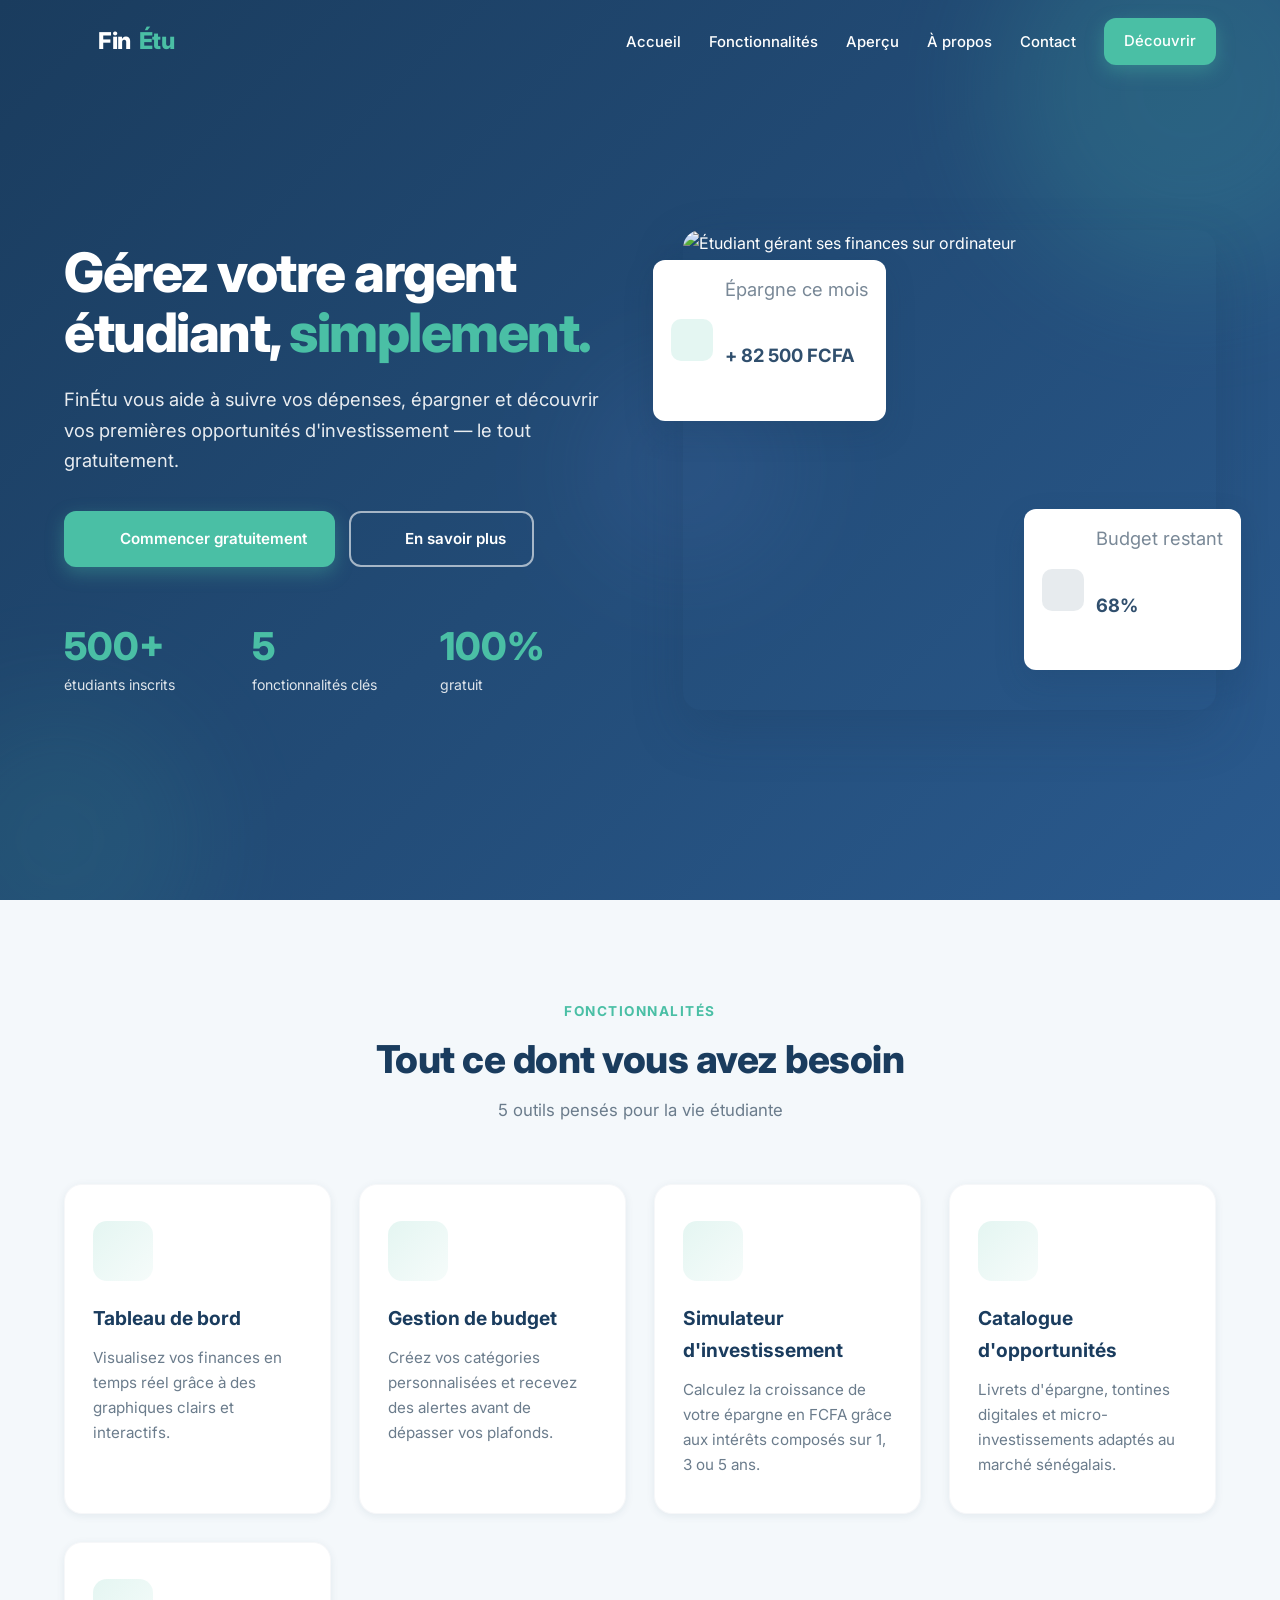
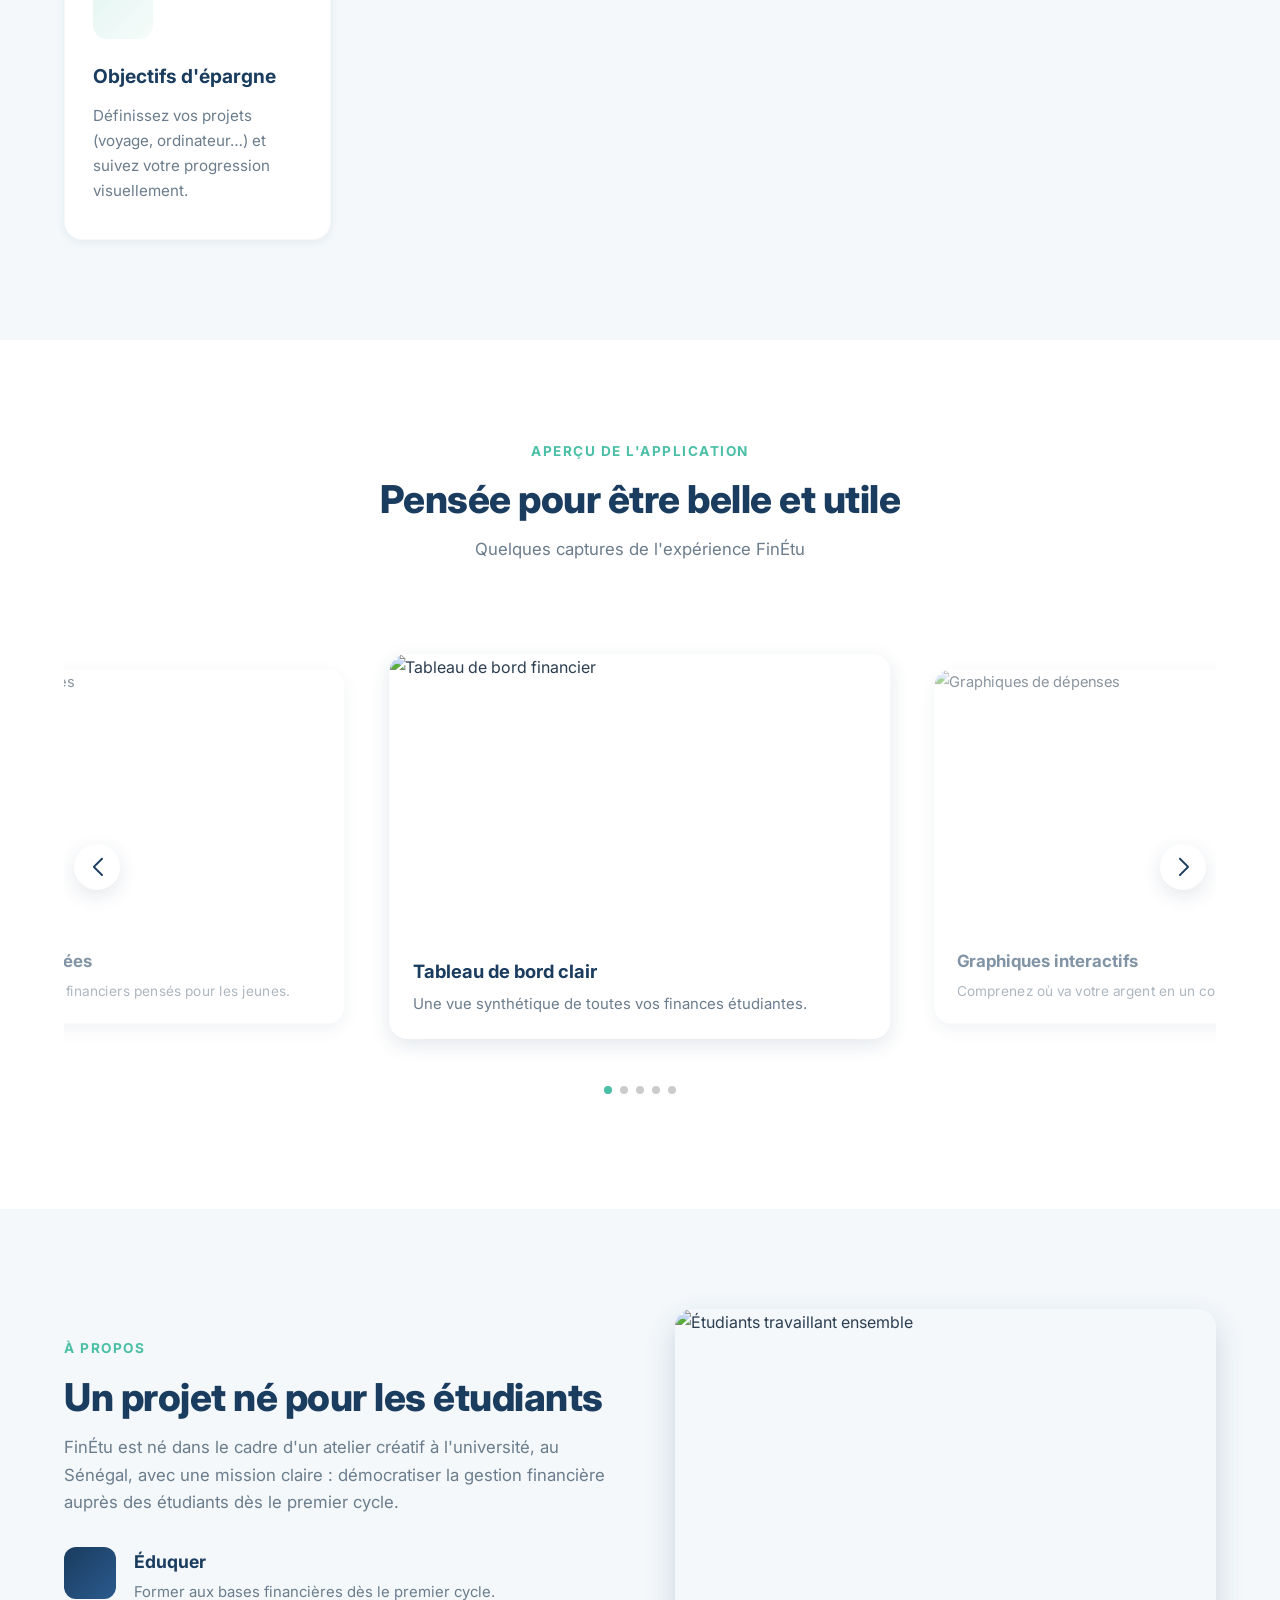
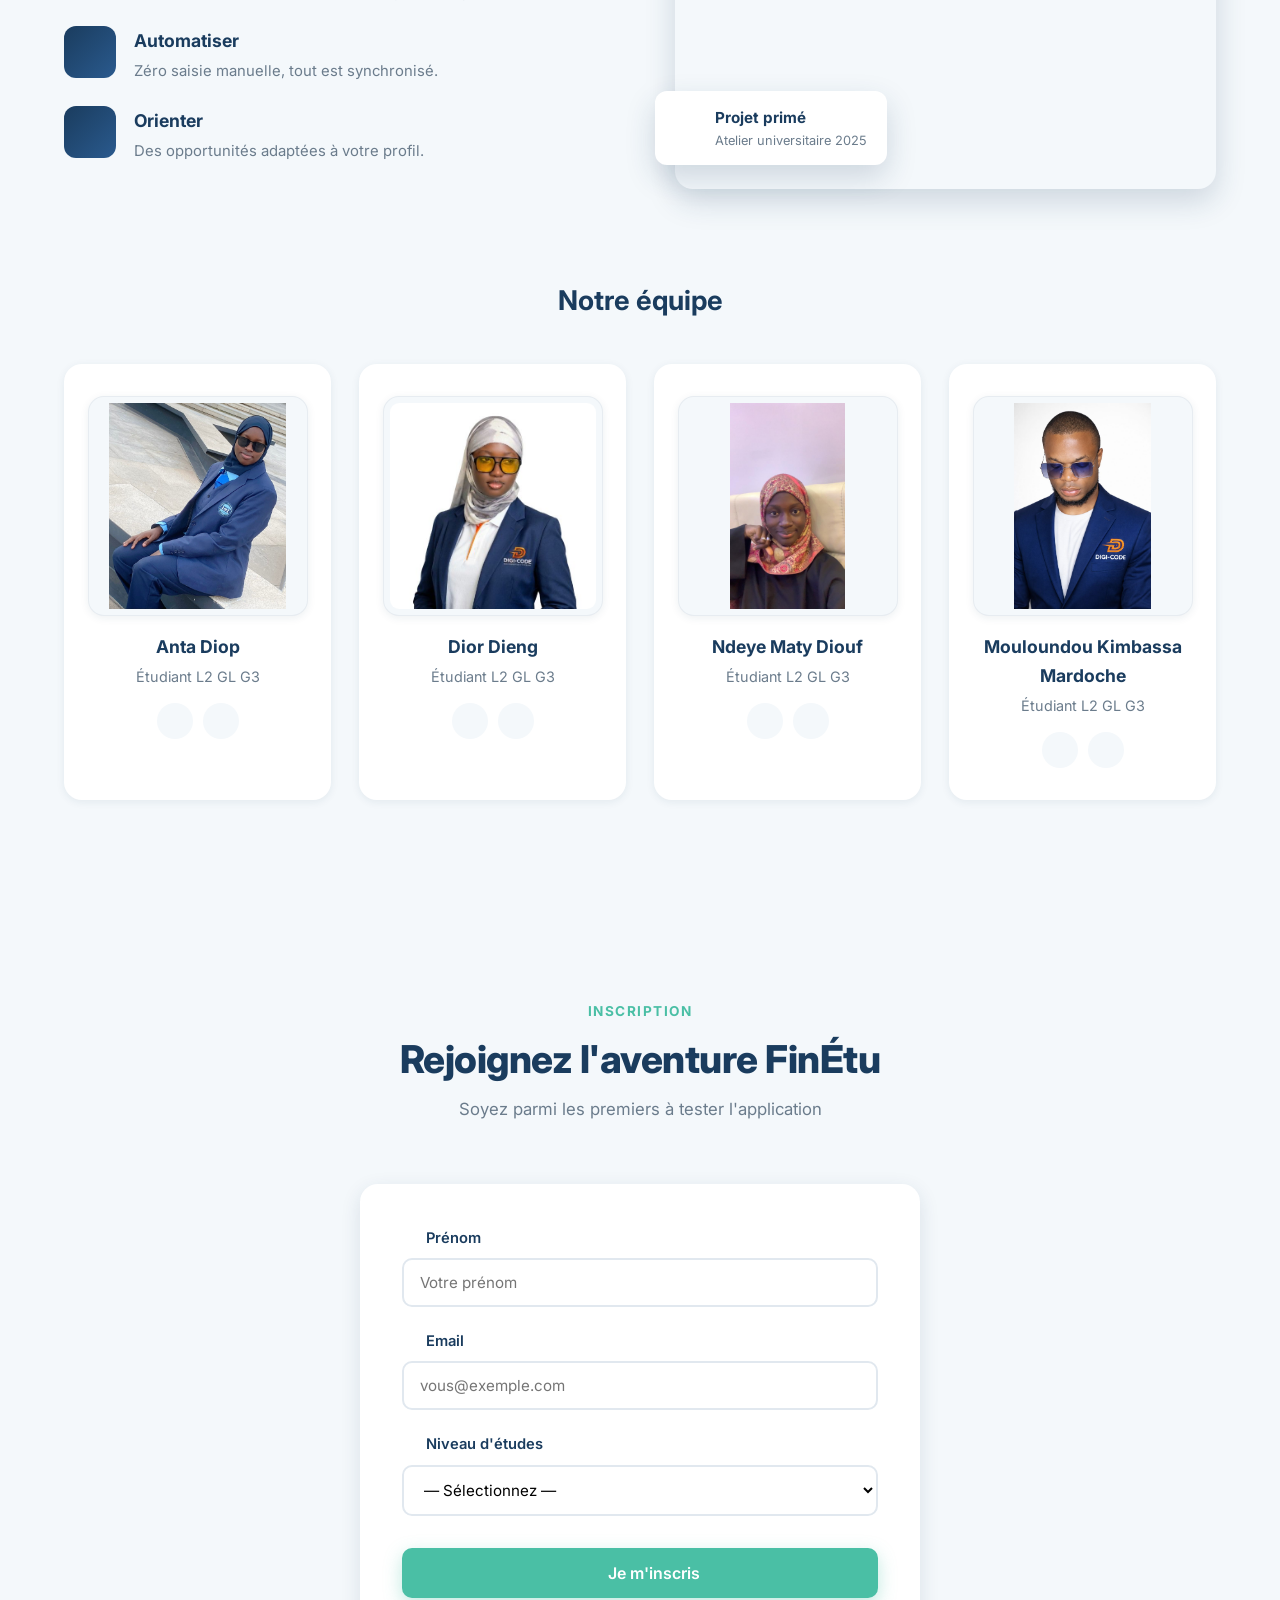
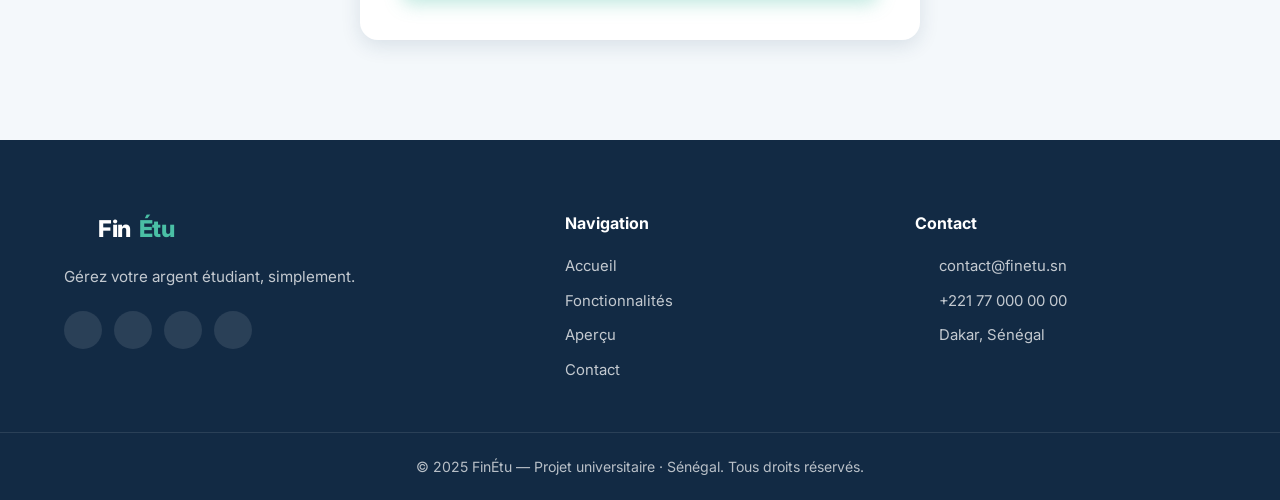
==== index.html @ 7c7af24d "Initial commit: site vitrine FinEtu" ====
<!DOCTYPE html>
<html lang="fr">
<head>
    <meta charset="UTF-8" />
    <meta name="viewport" content="width=device-width, initial-scale=1.0" />
    <title>FinÉtu — Gérez votre argent étudiant, simplement.</title>
    <meta name="description" content="FinÉtu vous aide à suivre vos dépenses, épargner et découvrir vos premières opportunités d'investissement — le tout gratuitement." />

    <!-- Google Fonts : Inter (proche de Segoe UI mais plus moderne) -->
    <link rel="preconnect" href="https://fonts.googleapis.com" />
    <link rel="preconnect" href="https://fonts.gstatic.com" crossorigin />
    <link href="https://fonts.googleapis.com/css2?family=Inter:wght@400;500;600;700;800&display=swap" rel="stylesheet" />

    <!-- AOS : animations au scroll -->
    <link rel="stylesheet" href="https://unpkg.com/aos@2.3.4/dist/aos.css" />

    <!-- Swiper : carrousels -->
    <link rel="stylesheet" href="https://cdn.jsdelivr.net/npm/swiper@11/swiper-bundle.min.css" />

    <!-- Styles du site -->
    <link rel="stylesheet" href="styles.css" />
</head>
<body>

    <!-- ===================== NAVBAR ===================== -->
    <nav class="navbar" id="navbar">
        <div class="nav-container">
            <a href="#accueil" class="logo">
                <i data-lucide="wallet" class="logo-icon"></i>
                Fin<span>Étu</span>
            </a>

            <ul class="nav-links" id="navLinks">
                <li><a href="#accueil">Accueil</a></li>
                <li><a href="#fonctionnalites">Fonctionnalités</a></li>
                <li><a href="#apercu">Aperçu</a></li>
                <li><a href="#apropos">À propos</a></li>
                <li><a href="#contact">Contact</a></li>
                <li><a href="#contact" class="btn btn-primary btn-sm">Découvrir</a></li>
            </ul>

            <div class="burger" id="burger" aria-label="Menu" role="button" tabindex="0">
                <span></span>
                <span></span>
                <span></span>
            </div>
        </div>
    </nav>

    <!-- ===================== HERO ===================== -->
    <section class="hero" id="accueil">
        <div class="hero-bg-shapes" aria-hidden="true">
            <span class="shape shape-1"></span>
            <span class="shape shape-2"></span>
            <span class="shape shape-3"></span>
        </div>

        <div class="container hero-grid">
            <div class="hero-content" data-aos="fade-right" data-aos-duration="900">
                <h1>Gérez votre argent étudiant, <span class="text-accent">simplement.</span></h1>
                <p>FinÉtu vous aide à suivre vos dépenses, épargner et découvrir vos premières opportunités d'investissement — le tout gratuitement.</p>

                <div class="hero-buttons">
                    <a href="#contact" class="btn btn-primary">
                        <i data-lucide="rocket"></i> Commencer gratuitement
                    </a>
                    <a href="#fonctionnalites" class="btn btn-outline">
                        <i data-lucide="play-circle"></i> En savoir plus
                    </a>
                </div>

                <div class="stats">
                    <div class="stat">
                        <span class="stat-number" data-target="500" data-suffix="+">0</span>
                        <span class="stat-label">étudiants inscrits</span>
                    </div>
                    <div class="stat">
                        <span class="stat-number" data-target="5" data-suffix="">0</span>
                        <span class="stat-label">fonctionnalités clés</span>
                    </div>
                    <div class="stat">
                        <span class="stat-number" data-target="100" data-suffix="%">0</span>
                        <span class="stat-label">gratuit</span>
                    </div>
                </div>
            </div>

            <div class="hero-illustration" data-aos="fade-left" data-aos-duration="900" data-aos-delay="150">
                <div class="hero-img-wrap">
                    <img src="https://images.unsplash.com/photo-1579621970795-87facc2f976d?auto=format&fit=crop&w=900&q=80"
                         alt="Étudiant gérant ses finances sur ordinateur" loading="lazy" />
                    <div class="floating-card card-balance">
                        <div class="fc-icon"><i data-lucide="trending-up"></i></div>
                        <div>
                            <p class="fc-label">Épargne ce mois</p>
                            <p class="fc-value">+ 82 500 FCFA</p>
                        </div>
                    </div>
                    <div class="floating-card card-budget">
                        <div class="fc-icon fc-icon-alt"><i data-lucide="pie-chart"></i></div>
                        <div>
                            <p class="fc-label">Budget restant</p>
                            <p class="fc-value">68%</p>
                        </div>
                    </div>
                </div>
            </div>
        </div>
    </section>

    <!-- ===================== FONCTIONNALITÉS ===================== -->
    <section class="features" id="fonctionnalites">
        <div class="container">
            <span class="eyebrow" data-aos="fade-up">Fonctionnalités</span>
            <h2 class="section-title" data-aos="fade-up">Tout ce dont vous avez besoin</h2>
            <p class="section-subtitle" data-aos="fade-up">5 outils pensés pour la vie étudiante</p>

            <div class="features-grid">
                <div class="feature-card" data-aos="fade-up" data-aos-delay="0">
                    <div class="feature-icon"><i data-lucide="layout-dashboard"></i></div>
                    <h3>Tableau de bord</h3>
                    <p>Visualisez vos finances en temps réel grâce à des graphiques clairs et interactifs.</p>
                </div>

                <div class="feature-card" data-aos="fade-up" data-aos-delay="100">
                    <div class="feature-icon"><i data-lucide="wallet-cards"></i></div>
                    <h3>Gestion de budget</h3>
                    <p>Créez vos catégories personnalisées et recevez des alertes avant de dépasser vos plafonds.</p>
                </div>

                <div class="feature-card" data-aos="fade-up" data-aos-delay="200">
                    <div class="feature-icon"><i data-lucide="line-chart"></i></div>
                    <h3>Simulateur d'investissement</h3>
                    <p>Calculez la croissance de votre épargne en FCFA grâce aux intérêts composés sur 1, 3 ou 5 ans.</p>
                </div>

                <div class="feature-card" data-aos="fade-up" data-aos-delay="300">
                    <div class="feature-icon"><i data-lucide="compass"></i></div>
                    <h3>Catalogue d'opportunités</h3>
                    <p>Livrets d'épargne, tontines digitales et micro-investissements adaptés au marché sénégalais.</p>
                </div>

                <div class="feature-card" data-aos="fade-up" data-aos-delay="400">
                    <div class="feature-icon"><i data-lucide="target"></i></div>
                    <h3>Objectifs d'épargne</h3>
                    <p>Définissez vos projets (voyage, ordinateur…) et suivez votre progression visuellement.</p>
                </div>
            </div>
        </div>
    </section>

    <!-- ===================== APERÇU (carrousel) ===================== -->
    <section class="showcase" id="apercu">
        <div class="container">
            <span class="eyebrow" data-aos="fade-up">Aperçu de l'application</span>
            <h2 class="section-title" data-aos="fade-up">Pensée pour être belle et utile</h2>
            <p class="section-subtitle" data-aos="fade-up">Quelques captures de l'expérience FinÉtu</p>

            <div class="swiper showcase-swiper" data-aos="fade-up">
                <div class="swiper-wrapper">
                    <div class="swiper-slide">
                        <div class="showcase-card">
                            <img src="https://images.unsplash.com/photo-1551288049-bebda4e38f71?auto=format&fit=crop&w=900&q=80" alt="Tableau de bord financier" loading="lazy" />
                            <div class="showcase-info">
                                <h4>Tableau de bord clair</h4>
                                <p>Une vue synthétique de toutes vos finances étudiantes.</p>
                            </div>
                        </div>
                    </div>
                    <div class="swiper-slide">
                        <div class="showcase-card">
                            <img src="https://images.unsplash.com/photo-1543286386-713bdd548da4?auto=format&fit=crop&w=900&q=80" alt="Graphiques de dépenses" loading="lazy" />
                            <div class="showcase-info">
                                <h4>Graphiques interactifs</h4>
                                <p>Comprenez où va votre argent en un coup d'œil.</p>
                            </div>
                        </div>
                    </div>
                    <div class="swiper-slide">
                        <div class="showcase-card">
                            <img src="https://images.unsplash.com/photo-1579621970588-a35d0e7ab9b6?auto=format&fit=crop&w=900&q=80" alt="Simulateur d'investissement" loading="lazy" />
                            <div class="showcase-info">
                                <h4>Simulateur intelligent</h4>
                                <p>Projetez la croissance de votre épargne sur plusieurs années.</p>
                            </div>
                        </div>
                    </div>
                    <div class="swiper-slide">
                        <div class="showcase-card">
                            <img src="https://images.unsplash.com/photo-1554224154-26032cdc0b8d?auto=format&fit=crop&w=900&q=80" alt="Objectifs d'épargne" loading="lazy" />
                            <div class="showcase-info">
                                <h4>Objectifs motivants</h4>
                                <p>Suivez la progression de vos projets personnels.</p>
                            </div>
                        </div>
                    </div>
                    <div class="swiper-slide">
                        <div class="showcase-card">
                            <img src="https://images.unsplash.com/photo-1556742049-0cfed4f6a45d?auto=format&fit=crop&w=900&q=80" alt="Catalogue d'opportunités" loading="lazy" />
                            <div class="showcase-info">
                                <h4>Opportunités adaptées</h4>
                                <p>Découvrez des produits financiers pensés pour les jeunes.</p>
                            </div>
                        </div>
                    </div>
                </div>

                <div class="swiper-button-prev"></div>
                <div class="swiper-button-next"></div>
                <div class="swiper-pagination"></div>
            </div>
        </div>
    </section>

    <!-- ===================== À PROPOS ===================== -->
    <section class="about" id="apropos">
        <div class="container">
            <div class="about-grid">
                <div class="about-text" data-aos="fade-right">
                    <span class="eyebrow">À propos</span>
                    <h2 class="section-title left">Un projet né pour les étudiants</h2>
                    <p class="about-lead">FinÉtu est né dans le cadre d'un atelier créatif à l'université, au Sénégal, avec une mission claire : démocratiser la gestion financière auprès des étudiants dès le premier cycle.</p>

                    <ul class="values">
                        <li>
                            <div class="value-icon"><i data-lucide="graduation-cap"></i></div>
                            <div>
                                <h4>Éduquer</h4>
                                <p>Former aux bases financières dès le premier cycle.</p>
                            </div>
                        </li>
                        <li>
                            <div class="value-icon"><i data-lucide="zap"></i></div>
                            <div>
                                <h4>Automatiser</h4>
                                <p>Zéro saisie manuelle, tout est synchronisé.</p>
                            </div>
                        </li>
                        <li>
                            <div class="value-icon"><i data-lucide="compass"></i></div>
                            <div>
                                <h4>Orienter</h4>
                                <p>Des opportunités adaptées à votre profil.</p>
                            </div>
                        </li>
                    </ul>
                </div>

                <div class="about-image" data-aos="fade-left">
                    <img src="https://images.unsplash.com/photo-1522202176988-66273c2fd55f?auto=format&fit=crop&w=900&q=80"
                         alt="Étudiants travaillant ensemble" loading="lazy" />
                    <div class="about-badge">
                        <i data-lucide="award"></i>
                        <div>
                            <p class="ab-title">Projet primé</p>
                            <p class="ab-sub">Atelier universitaire 2025</p>
                        </div>
                    </div>
                </div>
            </div>

            <h3 class="team-title" data-aos="fade-up">Notre équipe</h3>
            <div class="team">
                <div class="team-card" data-aos="zoom-in" data-aos-delay="0">
                    <img class="team-photo" src="resources/images/ANTA DIOP.jpeg" alt="Anta Diop" loading="lazy" />
                    <h4>Anta Diop</h4>
                    <span>Étudiant L2 GL G3</span>
                    <div class="socials">
                        <a href="#" aria-label="LinkedIn"><i data-lucide="linkedin"></i></a>
                        <a href="#" aria-label="GitHub"><i data-lucide="github"></i></a>
                    </div>
                </div>
                <div class="team-card" data-aos="zoom-in" data-aos-delay="100">
                    <img class="team-photo" src="resources/images/Dior Dieng.jpeg" alt="Dior Dieng" loading="lazy" />
                    <h4>Dior Dieng</h4>
                    <span>Étudiant L2 GL G3</span>
                    <div class="socials">
                        <a href="#" aria-label="LinkedIn"><i data-lucide="linkedin"></i></a>
                        <a href="#" aria-label="Dribbble"><i data-lucide="dribbble"></i></a>
                    </div>
                </div>
                <div class="team-card" data-aos="zoom-in" data-aos-delay="200">
                    <img class="team-photo" src="resources/images/NDEYE MATY DIOUF.jpeg" alt="Ndeye Maty Diouf" loading="lazy" />
                    <h4>Ndeye Maty Diouf</h4>
                    <span>Étudiant L2 GL G3</span>
                    <div class="socials">
                        <a href="#" aria-label="LinkedIn"><i data-lucide="linkedin"></i></a>
                        <a href="#" aria-label="Twitter"><i data-lucide="twitter"></i></a>
                    </div>
                </div>
                <div class="team-card" data-aos="zoom-in" data-aos-delay="300">
                    <img class="team-photo" src="resources/images/MOULOUNDOU KIMBASSA MARDOCHE.jpeg" alt="Mouloundou Kimbassa Mardoche" loading="lazy" />
                    <h4>Mouloundou Kimbassa Mardoche</h4>
                    <span>Étudiant L2 GL G3</span>
                    <div class="socials">
                        <a href="#" aria-label="GitHub"><i data-lucide="github"></i></a>
                        <a href="#" aria-label="LinkedIn"><i data-lucide="linkedin"></i></a>
                    </div>
                </div>
            </div>
        </div>
    </section>

    <!-- ===================== CONTACT ===================== -->
    <section class="contact" id="contact">
        <div class="container">
            <span class="eyebrow center" data-aos="fade-up">Inscription</span>
            <h2 class="section-title" data-aos="fade-up">Rejoignez l'aventure FinÉtu</h2>
            <p class="section-subtitle" data-aos="fade-up">Soyez parmi les premiers à tester l'application</p>

            <div class="contact-wrapper" data-aos="fade-up">
                <form class="contact-form" id="contactForm" novalidate>
                    <div class="form-group">
                        <label for="prenom"><i data-lucide="user"></i> Prénom</label>
                        <input type="text" id="prenom" name="prenom" placeholder="Votre prénom" />
                        <span class="error-msg" id="errPrenom">Veuillez entrer votre prénom.</span>
                    </div>

                    <div class="form-group">
                        <label for="email"><i data-lucide="mail"></i> Email</label>
                        <input type="email" id="email" name="email" placeholder="vous@exemple.com" />
                        <span class="error-msg" id="errEmail">Veuillez entrer un email valide.</span>
                    </div>

                    <div class="form-group">
                        <label for="niveau"><i data-lucide="graduation-cap"></i> Niveau d'études</label>
                        <select id="niveau" name="niveau">
                            <option value="">— Sélectionnez —</option>
                            <option value="licence">Licence</option>
                            <option value="master">Master</option>
                            <option value="doctorat">Doctorat</option>
                            <option value="autre">Autre</option>
                        </select>
                        <span class="error-msg" id="errNiveau">Veuillez sélectionner un niveau.</span>
                    </div>

                    <button type="submit" class="form-submit">
                        <i data-lucide="send"></i> Je m'inscris
                    </button>
                </form>

                <div class="success-msg" id="successMsg">
                    <div class="success-icon">
                        <i data-lucide="check"></i>
                    </div>
                    <h3>Inscription confirmée !</h3>
                    <p>Merci de votre intérêt. Nous vous contacterons très prochainement.</p>
                </div>
            </div>
        </div>
    </section>

    <!-- ===================== FOOTER ===================== -->
    <footer class="footer">
        <div class="container footer-grid">
            <div class="footer-col">
                <a href="#accueil" class="logo logo-footer">
                    <i data-lucide="wallet" class="logo-icon"></i>
                    Fin<span>Étu</span>
                </a>
                <p class="footer-tagline">Gérez votre argent étudiant, simplement.</p>
                <div class="footer-socials">
                    <a href="#" aria-label="Twitter"><i data-lucide="twitter"></i></a>
                    <a href="#" aria-label="Instagram"><i data-lucide="instagram"></i></a>
                    <a href="#" aria-label="LinkedIn"><i data-lucide="linkedin"></i></a>
                    <a href="#" aria-label="GitHub"><i data-lucide="github"></i></a>
                </div>
            </div>
            <div class="footer-col">
                <h5>Navigation</h5>
                <ul>
                    <li><a href="#accueil">Accueil</a></li>
                    <li><a href="#fonctionnalites">Fonctionnalités</a></li>
                    <li><a href="#apercu">Aperçu</a></li>
                    <li><a href="#contact">Contact</a></li>
                </ul>
            </div>
            <div class="footer-col">
                <h5>Contact</h5>
                <ul>
                    <li><i data-lucide="mail"></i> contact@finetu.sn</li>
                    <li><i data-lucide="phone"></i> +221 77 000 00 00</li>
                    <li><i data-lucide="map-pin"></i> Dakar, Sénégal</li>
                </ul>
            </div>
        </div>
        <div class="footer-bottom">
            <p>© 2025 FinÉtu — Projet universitaire · Sénégal. Tous droits réservés.</p>
        </div>
    </footer>

    <!-- Bouton retour en haut -->
    <button class="back-to-top" id="backToTop" aria-label="Retour en haut">
        <i data-lucide="arrow-up"></i>
    </button>

    <!-- Lucide icons -->
    <script src="https://unpkg.com/lucide@latest/dist/umd/lucide.min.js"></script>
    <!-- AOS -->
    <script src="https://unpkg.com/aos@2.3.4/dist/aos.js"></script>
    <!-- Swiper -->
    <script src="https://cdn.jsdelivr.net/npm/swiper@11/swiper-bundle.min.js"></script>
    <!-- Script principal -->
    <script src="script.js"></script>
</body>
</html>
---- styles.css ----
/* =====================================================
   RESET & BASE
   ===================================================== */
*,
*::before,
*::after {
    box-sizing: border-box;
    margin: 0;
    padding: 0;
}

:root {
    --primary: #1A3C5E;
    --primary-light: #2A5A8E;
    --primary-dark: #122a44;
    --secondary: #4ABFA5;
    --secondary-dark: #3aa890;
    --secondary-light: #7dd4be;
    --white: #FFFFFF;
    --bg-alt: #F4F8FB;
    --text: #2c3e50;
    --text-muted: #6b7c8c;
    --border: #e1e8ef;
    --shadow-sm: 0 2px 8px rgba(26, 60, 94, 0.08);
    --shadow-md: 0 6px 20px rgba(26, 60, 94, 0.12);
    --shadow-lg: 0 12px 30px rgba(26, 60, 94, 0.18);
    --shadow-xl: 0 20px 50px rgba(26, 60, 94, 0.25);
    --radius: 12px;
    --radius-lg: 18px;
    --transition: 0.3s ease;
}

html { scroll-behavior: smooth; }

body {
    font-family: 'Inter', 'Segoe UI', Tahoma, Geneva, Verdana, sans-serif;
    color: var(--text);
    line-height: 1.65;
    background: var(--white);
    -webkit-font-smoothing: antialiased;
    overflow-x: hidden;
}

img { max-width: 100%; display: block; }
a { text-decoration: none; color: inherit; }
button { font-family: inherit; cursor: pointer; border: none; background: none; }
ul { list-style: none; }

.container {
    max-width: 1200px;
    margin: 0 auto;
    padding: 0 24px;
}

section { padding: 100px 0; }

/* Lucide icons : taille par défaut */
[data-lucide] {
    width: 20px;
    height: 20px;
    stroke-width: 2;
    flex-shrink: 0;
}

/* =====================================================
   TYPO COMMUNE
   ===================================================== */
.eyebrow {
    display: inline-block;
    color: var(--secondary);
    font-weight: 700;
    font-size: 0.85rem;
    letter-spacing: 1.5px;
    text-transform: uppercase;
    margin-bottom: 14px;
}
.eyebrow.center { display: block; text-align: center; }

.section-title {
    font-size: 2.4rem;
    color: var(--primary);
    text-align: center;
    margin-bottom: 14px;
    font-weight: 800;
    letter-spacing: -0.5px;
    line-height: 1.2;
}
.section-title.left { text-align: left; }

.section-subtitle {
    text-align: center;
    color: var(--text-muted);
    font-size: 1.05rem;
    margin-bottom: 60px;
    max-width: 640px;
    margin-left: auto;
    margin-right: auto;
}

.text-accent { color: var(--secondary); }

/* =====================================================
   BOUTONS
   ===================================================== */
.btn {
    display: inline-flex;
    align-items: center;
    gap: 8px;
    padding: 13px 26px;
    border-radius: var(--radius);
    font-weight: 600;
    font-size: 0.95rem;
    transition: transform var(--transition), box-shadow var(--transition), background var(--transition), color var(--transition);
    cursor: pointer;
    border: 2px solid transparent;
    white-space: nowrap;
}

.btn-sm { padding: 9px 18px; font-size: 0.88rem; }

.btn-primary {
    background: var(--secondary);
    color: var(--white);
    box-shadow: 0 6px 18px rgba(74, 191, 165, 0.35);
}
.btn-primary:hover {
    background: var(--secondary-dark);
    transform: translateY(-3px);
    box-shadow: 0 10px 24px rgba(74, 191, 165, 0.45);
}

.btn-outline {
    background: transparent;
    color: var(--white);
    border: 2px solid rgba(255,255,255,0.6);
}
.btn-outline:hover {
    background: var(--white);
    color: var(--primary);
    transform: translateY(-3px);
    border-color: var(--white);
}

/* =====================================================
   NAVBAR
   ===================================================== */
.navbar {
    position: fixed;
    top: 0; left: 0; right: 0;
    z-index: 1000;
    padding: 18px 0;
    background: transparent;
    transition: background var(--transition), box-shadow var(--transition), padding var(--transition);
}
.navbar.scrolled {
    background: rgba(255,255,255,0.96);
    backdrop-filter: blur(10px);
    box-shadow: var(--shadow-sm);
    padding: 12px 0;
}

.nav-container {
    max-width: 1200px;
    margin: 0 auto;
    padding: 0 24px;
    display: flex;
    justify-content: space-between;
    align-items: center;
    gap: 20px;
}

.logo {
    display: inline-flex;
    align-items: center;
    gap: 8px;
    font-size: 1.45rem;
    font-weight: 800;
    color: var(--white);
    letter-spacing: -0.5px;
    transition: color var(--transition);
}
.logo span { color: var(--secondary); }
.logo-icon { width: 26px; height: 26px; color: var(--secondary); }
.navbar.scrolled .logo { color: var(--primary); }

.nav-links {
    display: flex;
    gap: 28px;
    align-items: center;
}
.nav-links a {
    color: var(--white);
    font-weight: 500;
    font-size: 0.93rem;
    transition: color var(--transition);
    position: relative;
}
.nav-links a:not(.btn)::after {
    content: '';
    position: absolute;
    left: 0; bottom: -6px;
    width: 0; height: 2px;
    background: var(--secondary);
    transition: width var(--transition);
}
.nav-links a:not(.btn):hover::after { width: 100%; }
.navbar.scrolled .nav-links a:not(.btn) { color: var(--primary); }
.nav-links .btn-primary { color: var(--white); }

/* Burger */
.burger {
    display: none;
    flex-direction: column;
    gap: 5px;
    cursor: pointer;
    padding: 6px;
    z-index: 1100;
}
.burger span {
    width: 26px; height: 3px;
    background: var(--white);
    border-radius: 2px;
    transition: transform var(--transition), opacity var(--transition), background var(--transition);
}
.navbar.scrolled .burger span { background: var(--primary); }
.burger.open span { background: var(--primary); }
.burger.open span:nth-child(1) { transform: translateY(8px) rotate(45deg); }
.burger.open span:nth-child(2) { opacity: 0; }
.burger.open span:nth-child(3) { transform: translateY(-8px) rotate(-45deg); }

/* =====================================================
   HERO
   ===================================================== */
.hero {
    min-height: 100vh;
    background: linear-gradient(135deg, var(--primary) 0%, var(--primary-light) 100%);
    color: var(--white);
    display: flex;
    align-items: center;
    padding: 130px 0 90px;
    position: relative;
    overflow: hidden;
}

.hero-bg-shapes { position: absolute; inset: 0; pointer-events: none; }
.hero-bg-shapes .shape {
    position: absolute;
    border-radius: 50%;
    filter: blur(60px);
    opacity: 0.5;
}
.shape-1 {
    width: 380px; height: 380px;
    background: rgba(74, 191, 165, 0.35);
    top: -100px; right: -100px;
    animation: float 9s ease-in-out infinite;
}
.shape-2 {
    width: 280px; height: 280px;
    background: rgba(74, 191, 165, 0.2);
    bottom: -80px; left: -80px;
    animation: float 11s ease-in-out infinite reverse;
}
.shape-3 {
    width: 220px; height: 220px;
    background: rgba(126, 159, 255, 0.18);
    top: 40%; left: 45%;
    animation: float 13s ease-in-out infinite;
}
@keyframes float {
    0%, 100% { transform: translate(0,0) scale(1); }
    50% { transform: translate(30px,-30px) scale(1.08); }
}

.hero-grid {
    position: relative; z-index: 1;
    display: grid;
    grid-template-columns: 1.05fr 1fr;
    gap: 60px;
    align-items: center;
}

.hero-badge {
    display: inline-flex;
    align-items: center;
    gap: 8px;
    background: rgba(255,255,255,0.12);
    backdrop-filter: blur(8px);
    border: 1px solid rgba(255,255,255,0.2);
    padding: 8px 16px;
    border-radius: 100px;
    font-size: 0.85rem;
    font-weight: 500;
    margin-bottom: 22px;
}
.hero-badge [data-lucide] { width: 16px; height: 16px; color: var(--secondary); }

.hero h1 {
    font-size: 3.4rem;
    font-weight: 800;
    line-height: 1.1;
    margin-bottom: 22px;
    letter-spacing: -1.5px;
}

.hero p {
    font-size: 1.15rem;
    margin-bottom: 36px;
    opacity: 0.9;
    max-width: 540px;
}

.hero-buttons {
    display: flex;
    gap: 14px;
    flex-wrap: wrap;
    margin-bottom: 60px;
}

.stats {
    display: grid;
    grid-template-columns: repeat(3, 1fr);
    gap: 24px;
    max-width: 540px;
}
.stat { text-align: left; }
.stat-number {
    font-size: 2.4rem;
    font-weight: 800;
    color: var(--secondary);
    display: block;
    line-height: 1;
    margin-bottom: 6px;
}
.stat-label {
    font-size: 0.88rem;
    opacity: 0.85;
}

/* Illustration hero */
.hero-illustration { position: relative; }
.hero-img-wrap {
    position: relative;
    border-radius: var(--radius-lg);
}
.hero-img-wrap img {
    width: 100%;
    height: 480px;
    object-fit: cover;
    border-radius: var(--radius-lg);
    box-shadow: var(--shadow-xl);
}

.floating-card {
    position: absolute;
    background: var(--white);
    color: var(--text);
    padding: 14px 18px;
    border-radius: var(--radius);
    box-shadow: var(--shadow-lg);
    display: flex;
    align-items: center;
    gap: 12px;
    animation: bounce-soft 3.5s ease-in-out infinite;
}
.fc-icon {
    width: 42px; height: 42px;
    background: rgba(74, 191, 165, 0.15);
    border-radius: 10px;
    display: flex;
    align-items: center;
    justify-content: center;
    color: var(--secondary);
}
.fc-icon-alt {
    background: rgba(26, 60, 94, 0.1);
    color: var(--primary);
}
.fc-label {
    font-size: 0.75rem;
    color: var(--text-muted);
    margin: 0;
}
.fc-value {
    font-size: 1rem;
    font-weight: 700;
    color: var(--primary);
    margin: 0;
}
.card-balance { top: 30px; left: -30px; animation-delay: 0s; }
.card-budget { bottom: 40px; right: -25px; animation-delay: 1.5s; }

@keyframes bounce-soft {
    0%, 100% { transform: translateY(0); }
    50% { transform: translateY(-10px); }
}

/* =====================================================
   FONCTIONNALITÉS
   ===================================================== */
.features { background: var(--bg-alt); }
.features .eyebrow { display: block; text-align: center; }

.features-grid {
    display: grid;
    grid-template-columns: repeat(auto-fit, minmax(240px, 1fr));
    gap: 28px;
}

.feature-card {
    background: var(--white);
    padding: 36px 28px;
    border-radius: var(--radius-lg);
    box-shadow: var(--shadow-sm);
    transition: transform var(--transition), box-shadow var(--transition);
    border: 1px solid rgba(26,60,94,0.04);
    position: relative;
    overflow: hidden;
}
.feature-card::before {
    content: '';
    position: absolute;
    top: 0; left: 0; right: 0;
    height: 4px;
    background: linear-gradient(90deg, var(--secondary), var(--secondary-light));
    transform: scaleX(0);
    transform-origin: left;
    transition: transform 0.4s ease;
}
.feature-card:hover {
    transform: translateY(-10px);
    box-shadow: var(--shadow-lg);
}
.feature-card:hover::before { transform: scaleX(1); }

.feature-icon {
    width: 60px;
    height: 60px;
    background: linear-gradient(135deg, rgba(74,191,165,0.15), rgba(74,191,165,0.05));
    border-radius: 14px;
    display: flex;
    align-items: center;
    justify-content: center;
    margin-bottom: 22px;
    color: var(--secondary);
    transition: transform var(--transition);
}
.feature-icon [data-lucide] { width: 28px; height: 28px; }
.feature-card:hover .feature-icon { transform: scale(1.1) rotate(-5deg); }

.feature-card h3 {
    color: var(--primary);
    font-size: 1.2rem;
    margin-bottom: 10px;
    font-weight: 700;
}
.feature-card p {
    color: var(--text-muted);
    font-size: 0.95rem;
}

/* =====================================================
   SHOWCASE / APERÇU (carrousel)
   ===================================================== */
.showcase { background: var(--white); }
.showcase .eyebrow { display: block; text-align: center; }

.showcase-swiper {
    padding: 30px 10px 70px;
    overflow: hidden;
}
.showcase-swiper .swiper-slide {
    height: auto;
    transition: transform 0.4s ease, opacity 0.4s ease;
    opacity: 0.55;
    transform: scale(0.92);
}
.showcase-swiper .swiper-slide-active {
    opacity: 1;
    transform: scale(1);
}

.showcase-card {
    background: var(--white);
    border-radius: var(--radius-lg);
    overflow: hidden;
    box-shadow: var(--shadow-md);
    height: 100%;
}
.showcase-card img {
    width: 100%;
    height: 280px;
    object-fit: cover;
}
.showcase-info {
    padding: 22px 24px;
}
.showcase-info h4 {
    color: var(--primary);
    font-size: 1.15rem;
    margin-bottom: 6px;
}
.showcase-info p {
    color: var(--text-muted);
    font-size: 0.93rem;
}

.showcase-swiper .swiper-button-prev,
.showcase-swiper .swiper-button-next {
    color: var(--primary);
    background: var(--white);
    width: 46px; height: 46px;
    border-radius: 50%;
    box-shadow: var(--shadow-md);
    transition: background var(--transition), color var(--transition);
}
.showcase-swiper .swiper-button-prev:hover,
.showcase-swiper .swiper-button-next:hover {
    background: var(--secondary);
    color: var(--white);
}
.showcase-swiper .swiper-button-prev::after,
.showcase-swiper .swiper-button-next::after {
    font-size: 1.1rem;
    font-weight: 800;
}
.showcase-swiper .swiper-pagination-bullet-active { background: var(--secondary); }

/* =====================================================
   À PROPOS
   ===================================================== */
.about { background: var(--bg-alt); }

.about-grid {
    display: grid;
    grid-template-columns: 1fr 1fr;
    gap: 70px;
    align-items: center;
    margin-bottom: 90px;
}

.about-lead {
    color: var(--text-muted);
    font-size: 1.05rem;
    margin-bottom: 30px;
}

.values { display: flex; flex-direction: column; gap: 22px; }
.values li {
    display: flex;
    gap: 18px;
    align-items: flex-start;
}
.value-icon {
    width: 52px; height: 52px;
    background: linear-gradient(135deg, var(--primary), var(--primary-light));
    border-radius: 12px;
    display: flex;
    align-items: center;
    justify-content: center;
    color: var(--white);
    flex-shrink: 0;
}
.value-icon [data-lucide] { width: 24px; height: 24px; }
.values h4 {
    color: var(--primary);
    font-size: 1.1rem;
    margin-bottom: 4px;
}
.values p {
    color: var(--text-muted);
    font-size: 0.93rem;
}

.about-image { position: relative; }
.about-image img {
    width: 100%;
    height: 480px;
    object-fit: cover;
    border-radius: var(--radius-lg);
    box-shadow: var(--shadow-lg);
}
.about-badge {
    position: absolute;
    bottom: 24px; left: -20px;
    background: var(--white);
    padding: 14px 20px;
    border-radius: var(--radius);
    box-shadow: var(--shadow-lg);
    display: flex;
    align-items: center;
    gap: 12px;
}
.about-badge [data-lucide] {
    color: var(--secondary);
    width: 28px; height: 28px;
}
.ab-title {
    font-weight: 700;
    color: var(--primary);
    font-size: 0.95rem;
    margin: 0;
}
.ab-sub {
    font-size: 0.8rem;
    color: var(--text-muted);
    margin: 0;
}

/* Équipe */
.team-title {
    text-align: center;
    color: var(--primary);
    font-size: 1.7rem;
    margin-bottom: 40px;
    font-weight: 700;
}

.team {
    display: grid;
    grid-template-columns: repeat(auto-fit, minmax(220px, 1fr));
    gap: 28px;
}

.team-card {
    background: var(--white);
    padding: 32px 22px;
    border-radius: var(--radius-lg);
    text-align: center;
    transition: transform var(--transition), box-shadow var(--transition);
    box-shadow: var(--shadow-sm);
}
.team-card:hover {
    transform: translateY(-8px);
    box-shadow: var(--shadow-lg);
}

.team-photo {
    width: 100%;
    max-width: 220px;
    aspect-ratio: 1 / 1;
    border-radius: 16px;
    object-fit: contain;
    background: var(--bg-alt);
    margin: 0 auto 16px;
    border: 1px solid rgba(26, 60, 94, 0.06);
    box-shadow: var(--shadow-sm);
    transition: transform var(--transition);
    padding: 6px;
}
.team-card:hover .team-photo { transform: scale(1.05); }

.team-card h4 {
    color: var(--primary);
    font-size: 1.1rem;
    margin-bottom: 4px;
}
.team-card span {
    color: var(--text-muted);
    font-size: 0.9rem;
    display: block;
    margin-bottom: 14px;
}

.socials {
    display: flex;
    justify-content: center;
    gap: 10px;
}
.socials a {
    width: 36px; height: 36px;
    border-radius: 50%;
    background: var(--bg-alt);
    color: var(--primary);
    display: inline-flex;
    align-items: center;
    justify-content: center;
    transition: background var(--transition), color var(--transition), transform var(--transition);
}
.socials a:hover {
    background: var(--secondary);
    color: var(--white);
    transform: translateY(-3px);
}
.socials [data-lucide] { width: 16px; height: 16px; }

/* =====================================================
   TÉMOIGNAGES
   ===================================================== */
.testimonials {
    background: linear-gradient(135deg, var(--primary) 0%, var(--primary-light) 100%);
    color: var(--white);
    position: relative;
    overflow: hidden;
}
.testimonials .section-title { color: var(--white); }
.testimonials .section-subtitle { color: rgba(255,255,255,0.8); }

.testimonials-swiper {
    padding-bottom: 60px;
    max-width: 720px;
    margin: 0 auto;
}

.testimonial {
    background: var(--white);
    color: var(--text);
    padding: 40px 36px;
    border-radius: var(--radius-lg);
    box-shadow: var(--shadow-xl);
    position: relative;
    text-align: center;
}
.quote-icon {
    color: var(--secondary);
    width: 36px !important; height: 36px !important;
    margin: 0 auto 16px;
    display: block;
    opacity: 0.85;
}
.testimonial p {
    font-size: 1.05rem;
    color: var(--text);
    line-height: 1.7;
    margin-bottom: 24px;
    font-style: italic;
}

.testimonial-author {
    display: flex;
    align-items: center;
    justify-content: center;
    gap: 14px;
    margin-bottom: 14px;
}
.testimonial-author img {
    width: 56px; height: 56px;
    border-radius: 50%;
    object-fit: cover;
}
.testimonial-author strong {
    display: block;
    color: var(--primary);
    font-size: 1rem;
}
.testimonial-author span {
    color: var(--text-muted);
    font-size: 0.85rem;
}

.rating {
    display: flex;
    justify-content: center;
    gap: 4px;
    color: #f59e0b;
}
.rating [data-lucide] {
    width: 18px; height: 18px;
    fill: #f59e0b;
}

.testimonials-swiper .swiper-pagination-bullet {
    background: var(--white);
    opacity: 0.5;
}
.testimonials-swiper .swiper-pagination-bullet-active {
    background: var(--secondary);
    opacity: 1;
    width: 26px;
    border-radius: 5px;
}

/* =====================================================
   CONTACT
   ===================================================== */
.contact { background: var(--bg-alt); }
.contact .eyebrow { display: block; text-align: center; }

.contact-wrapper {
    max-width: 560px;
    margin: 0 auto;
}

.contact-form {
    background: var(--white);
    padding: 42px;
    border-radius: var(--radius-lg);
    box-shadow: var(--shadow-md);
}

.form-group { margin-bottom: 22px; }
.form-group label {
    display: inline-flex;
    align-items: center;
    gap: 8px;
    margin-bottom: 8px;
    color: var(--primary);
    font-weight: 600;
    font-size: 0.92rem;
}
.form-group label [data-lucide] {
    width: 16px; height: 16px;
    color: var(--secondary);
}
.form-group input,
.form-group select {
    width: 100%;
    padding: 13px 16px;
    border: 2px solid var(--border);
    border-radius: 10px;
    font-size: 0.95rem;
    font-family: inherit;
    transition: border-color var(--transition), box-shadow var(--transition);
    background: var(--white);
}
.form-group input:focus,
.form-group select:focus {
    outline: none;
    border-color: var(--secondary);
    box-shadow: 0 0 0 4px rgba(74, 191, 165, 0.12);
}
.form-group input.error,
.form-group select.error { border-color: #e74c3c; }

.error-msg {
    color: #e74c3c;
    font-size: 0.82rem;
    margin-top: 6px;
    display: none;
}
.error-msg.show { display: block; }

.form-submit {
    width: 100%;
    padding: 15px;
    background: var(--secondary);
    color: var(--white);
    border-radius: 10px;
    font-size: 1rem;
    font-weight: 600;
    margin-top: 10px;
    transition: background var(--transition), transform var(--transition), box-shadow var(--transition);
    display: inline-flex;
    align-items: center;
    justify-content: center;
    gap: 8px;
    box-shadow: 0 6px 18px rgba(74, 191, 165, 0.35);
}
.form-submit:hover {
    background: var(--secondary-dark);
    transform: translateY(-2px);
    box-shadow: 0 10px 24px rgba(74, 191, 165, 0.45);
}

.success-msg {
    display: none;
    text-align: center;
    padding: 50px 20px;
    background: var(--white);
    border-radius: var(--radius-lg);
    box-shadow: var(--shadow-md);
    opacity: 0;
    transform: scale(0.9);
    transition: opacity 0.5s ease, transform 0.5s ease;
}
.success-msg.show {
    display: block;
    opacity: 1;
    transform: scale(1);
}

.success-icon {
    width: 86px; height: 86px;
    background: linear-gradient(135deg, var(--secondary), var(--secondary-light));
    border-radius: 50%;
    display: flex;
    align-items: center;
    justify-content: center;
    margin: 0 auto 20px;
    color: var(--white);
    animation: pop 0.6s cubic-bezier(0.34, 1.56, 0.64, 1);
}
.success-icon [data-lucide] { width: 42px; height: 42px; stroke-width: 3; }
@keyframes pop {
    0% { transform: scale(0); }
    100% { transform: scale(1); }
}
.success-msg h3 {
    color: var(--primary);
    margin-bottom: 10px;
    font-size: 1.4rem;
}
.success-msg p { color: var(--text-muted); }

/* =====================================================
   FOOTER
   ===================================================== */
.footer {
    background: var(--primary-dark);
    color: var(--white);
    padding: 70px 0 0;
}

.footer-grid {
    display: grid;
    grid-template-columns: 1.5fr 1fr 1fr;
    gap: 50px;
    padding-bottom: 50px;
}

.logo-footer { color: var(--white); margin-bottom: 16px; }
.footer-tagline {
    color: rgba(255,255,255,0.75);
    font-size: 0.95rem;
    margin-bottom: 22px;
    max-width: 320px;
}

.footer-socials {
    display: flex;
    gap: 12px;
}
.footer-socials a {
    width: 38px; height: 38px;
    border-radius: 50%;
    background: rgba(255,255,255,0.1);
    color: var(--white);
    display: inline-flex;
    align-items: center;
    justify-content: center;
    transition: background var(--transition), transform var(--transition);
}
.footer-socials a:hover {
    background: var(--secondary);
    transform: translateY(-3px);
}
.footer-socials [data-lucide] { width: 18px; height: 18px; }

.footer-col h5 {
    font-size: 1rem;
    margin-bottom: 18px;
    color: var(--white);
    font-weight: 700;
}
.footer-col ul { display: flex; flex-direction: column; gap: 10px; }
.footer-col ul li {
    color: rgba(255,255,255,0.75);
    font-size: 0.93rem;
    display: inline-flex;
    align-items: center;
    gap: 8px;
}
.footer-col ul li [data-lucide] {
    width: 16px; height: 16px;
    color: var(--secondary);
}
.footer-col ul a {
    color: rgba(255,255,255,0.75);
    transition: color var(--transition);
}
.footer-col ul a:hover { color: var(--secondary); }

.footer-bottom {
    border-top: 1px solid rgba(255,255,255,0.1);
    padding: 22px 24px;
    text-align: center;
    font-size: 0.88rem;
    color: rgba(255,255,255,0.7);
}

/* =====================================================
   BACK TO TOP
   ===================================================== */
.back-to-top {
    position: fixed;
    bottom: 30px; right: 30px;
    width: 48px; height: 48px;
    background: var(--secondary);
    color: var(--white);
    border-radius: 50%;
    display: flex;
    align-items: center;
    justify-content: center;
    box-shadow: var(--shadow-lg);
    opacity: 0;
    pointer-events: none;
    transform: translateY(20px);
    transition: opacity var(--transition), transform var(--transition), background var(--transition);
    z-index: 999;
}
.back-to-top.visible {
    opacity: 1;
    pointer-events: auto;
    transform: translateY(0);
}
.back-to-top:hover {
    background: var(--secondary-dark);
    transform: translateY(-3px);
}

/* =====================================================
   RESPONSIVE
   ===================================================== */
@media (max-width: 1024px) {
    .hero h1 { font-size: 2.6rem; }
    .section-title { font-size: 2rem; }
    .hero-grid { grid-template-columns: 1fr; gap: 50px; text-align: center; }
    .hero p { margin-left: auto; margin-right: auto; }
    .hero-buttons { justify-content: center; }
    .stats { margin: 0 auto; }
    .hero-img-wrap img { height: 380px; }
    .about-grid { grid-template-columns: 1fr; gap: 50px; }
    .about-image img { height: 380px; }
    .section-title.left { text-align: center; }
}

@media (max-width: 768px) {
    section { padding: 70px 0; }

    .burger { display: flex; }

    .nav-links {
        position: fixed;
        top: 0; right: -100%;
        width: 78%; max-width: 320px;
        height: 100vh;
        background: var(--white);
        flex-direction: column;
        justify-content: center;
        gap: 24px;
        box-shadow: -4px 0 20px rgba(0,0,0,0.15);
        transition: right var(--transition);
        padding: 40px;
    }
    .nav-links.open { right: 0; }
    .nav-links a:not(.btn) {
        color: var(--primary);
        font-size: 1.05rem;
    }

    .hero { padding: 110px 0 70px; }
    .hero h1 { font-size: 2.1rem; }
    .hero p { font-size: 1rem; }
    .hero-img-wrap img { height: 300px; }
    .floating-card { padding: 10px 14px; }
    .card-balance { left: 10px; }
    .card-budget { right: 10px; }

    .stats { grid-template-columns: 1fr; gap: 20px; max-width: 280px; text-align: center; }
    .stat { text-align: center; }

    .section-title { font-size: 1.7rem; }

    .contact-form { padding: 28px 22px; }

    .footer-grid {
        grid-template-columns: 1fr;
        gap: 36px;
        text-align: center;
    }
    .footer-tagline { margin-left: auto; margin-right: auto; }
    .footer-socials { justify-content: center; }
    .footer-col ul li { justify-content: center; }

    .testimonial { padding: 32px 24px; }
    .showcase-card img { height: 220px; }

    .about-badge { left: 50%; transform: translateX(-50%); bottom: -20px; }

    .back-to-top { width: 42px; height: 42px; bottom: 20px; right: 20px; }
}

@media (max-width: 480px) {
    .container, .nav-container { padding: 0 18px; }
    .hero h1 { font-size: 1.8rem; }
    .hero-buttons { flex-direction: column; align-items: stretch; }
    .btn { justify-content: center; }
    .showcase-swiper .swiper-button-prev,
    .showcase-swiper .swiper-button-next { display: none; }
}
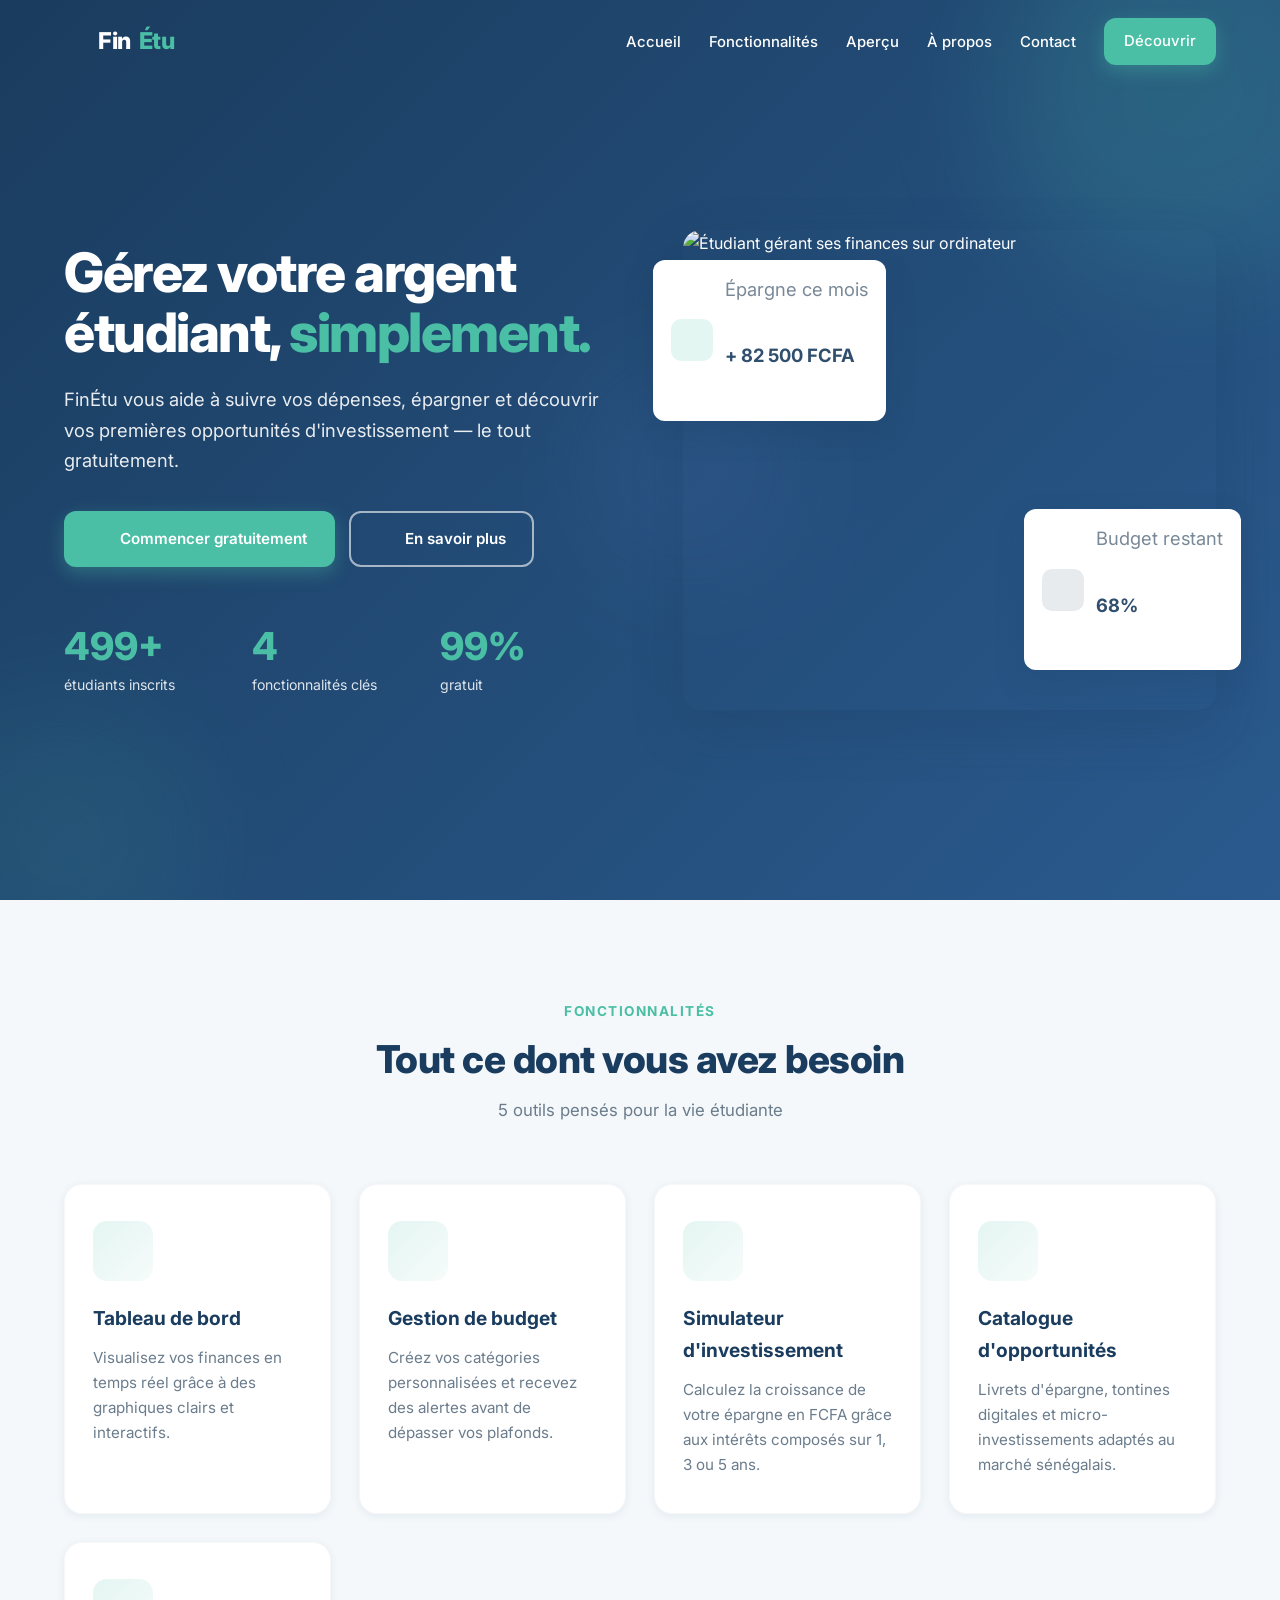
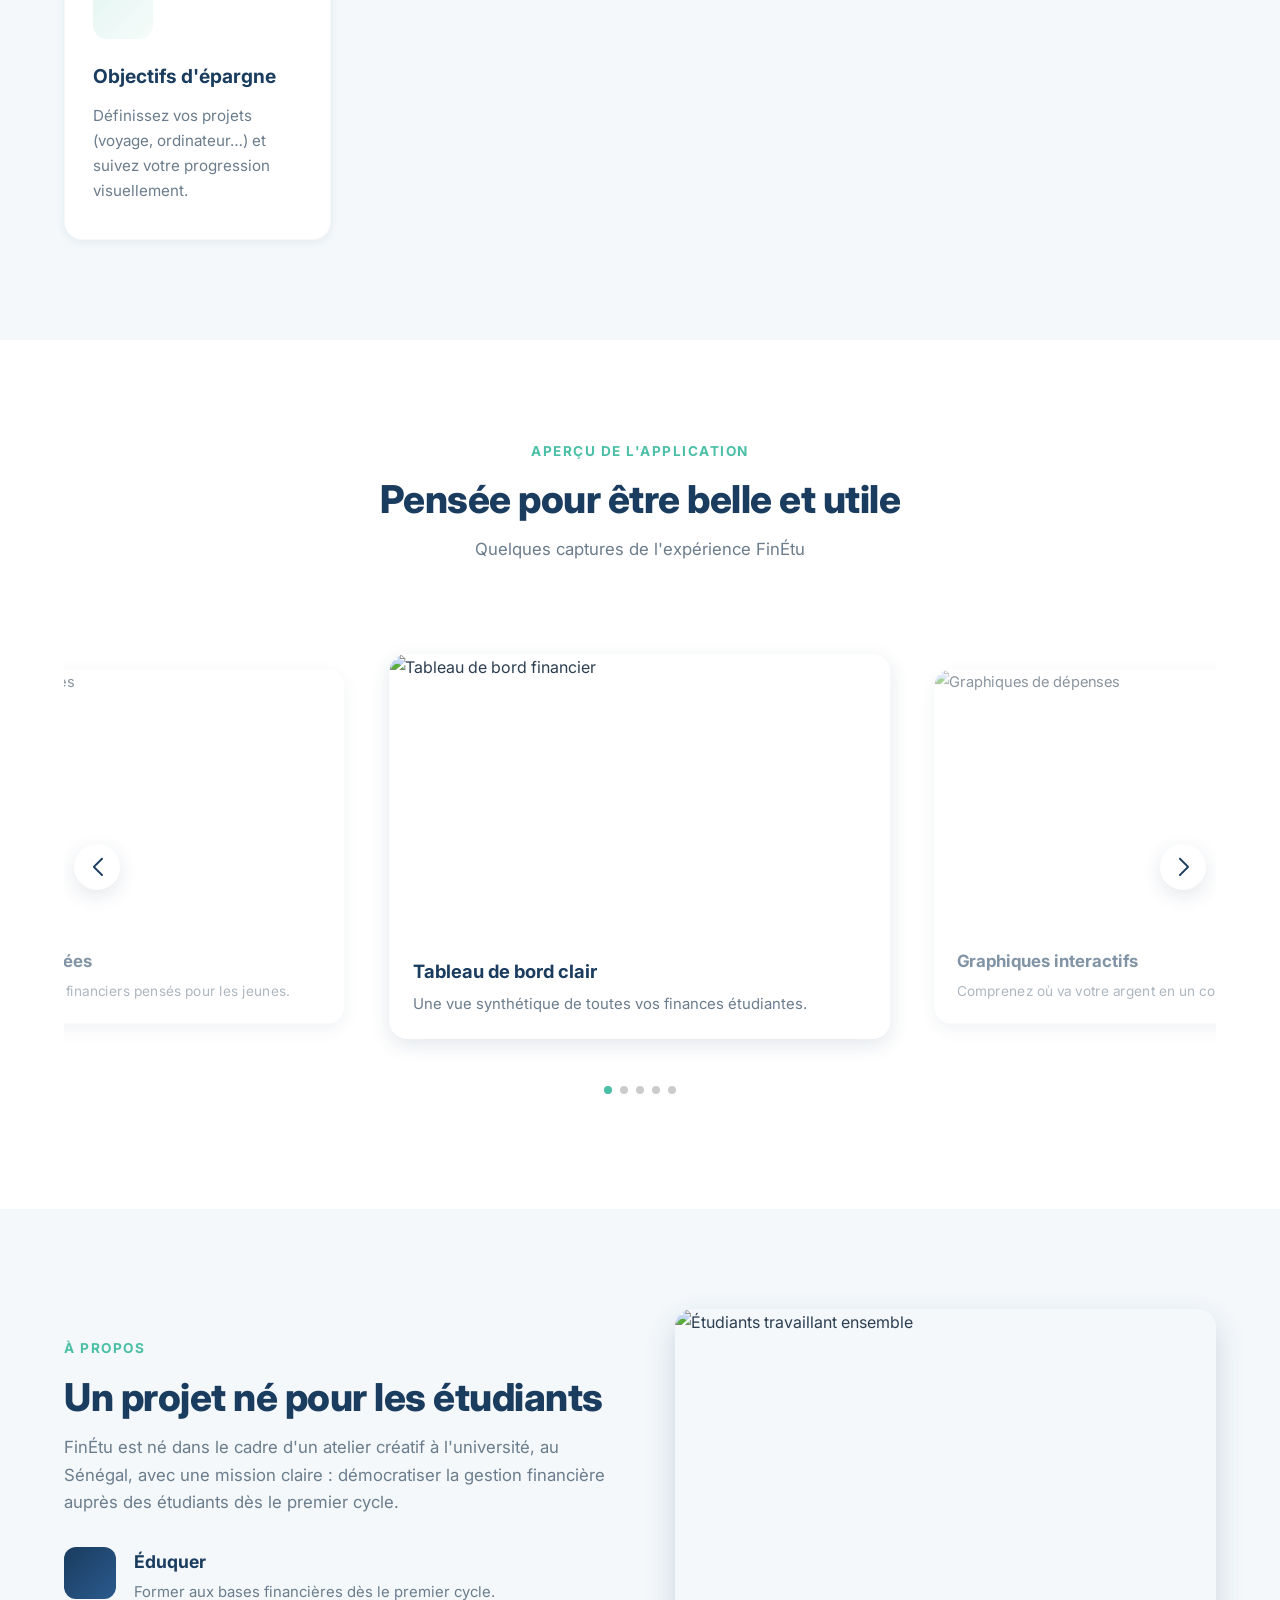
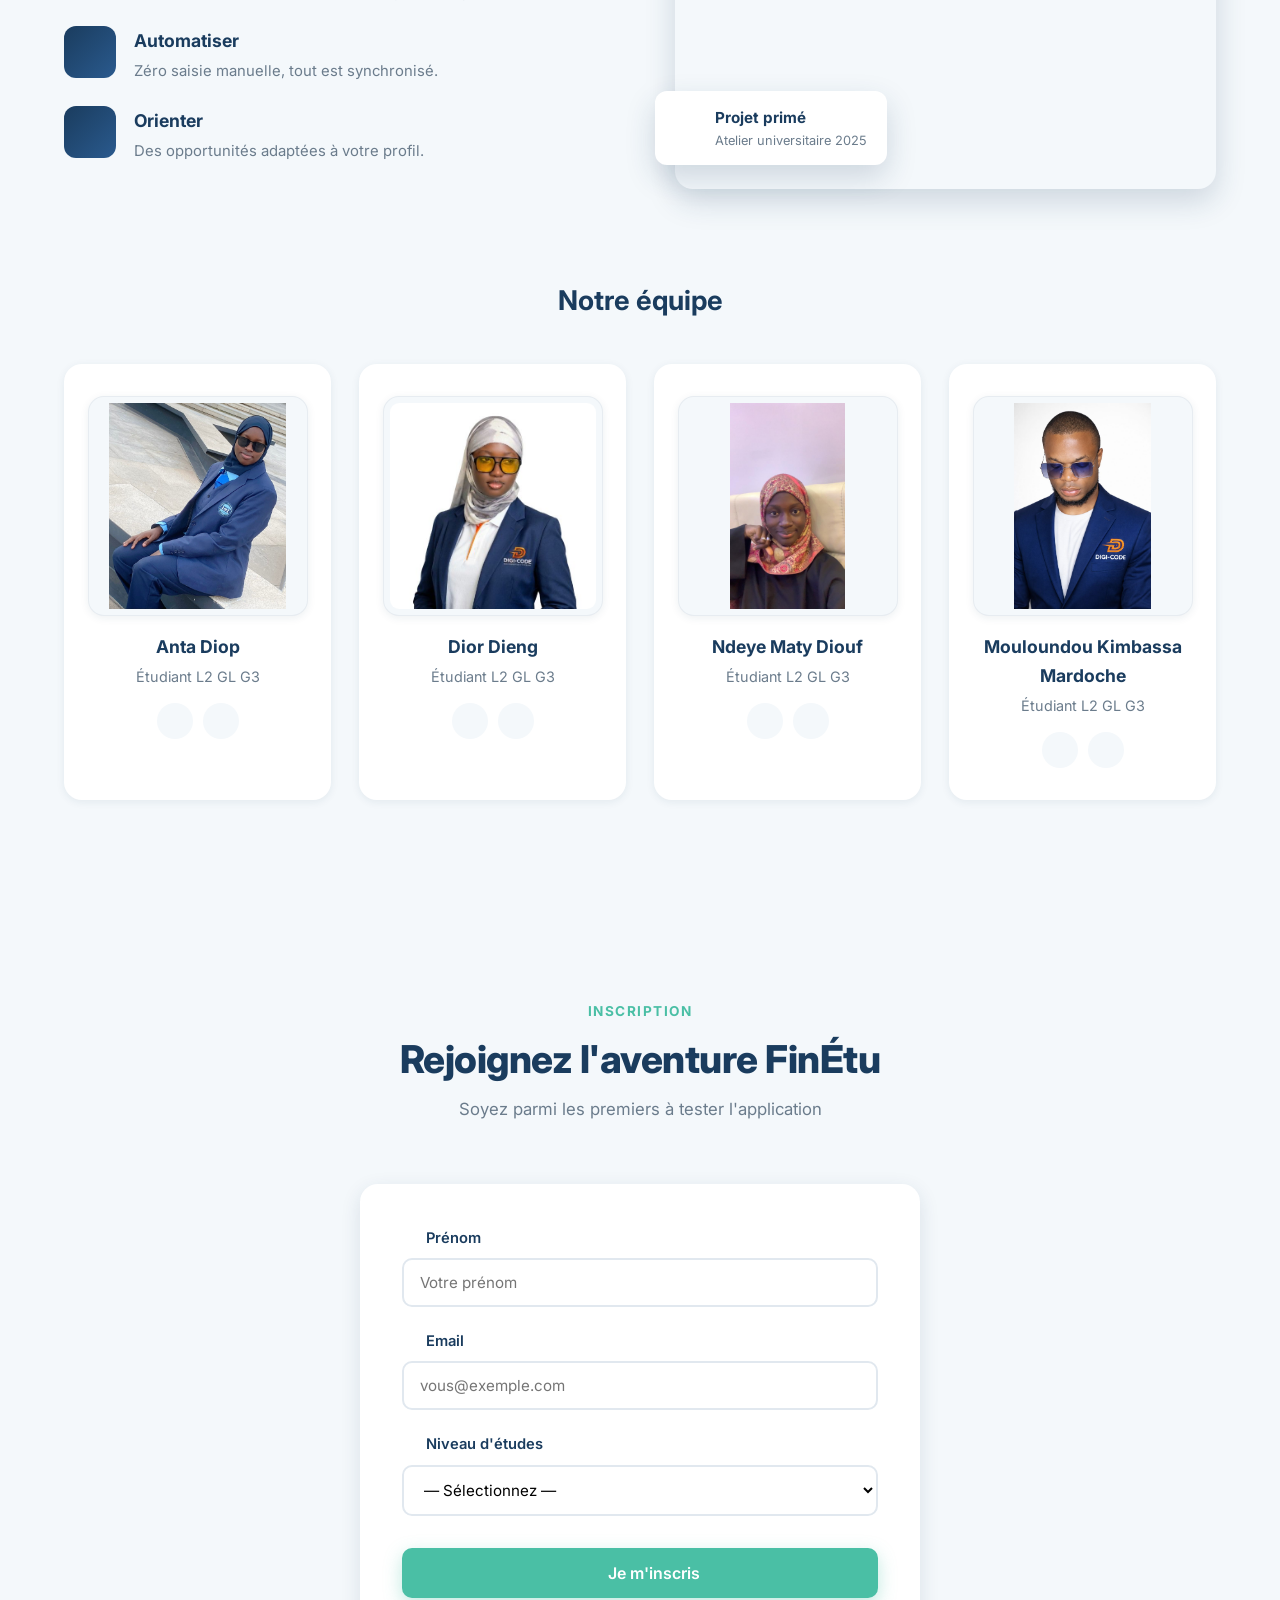
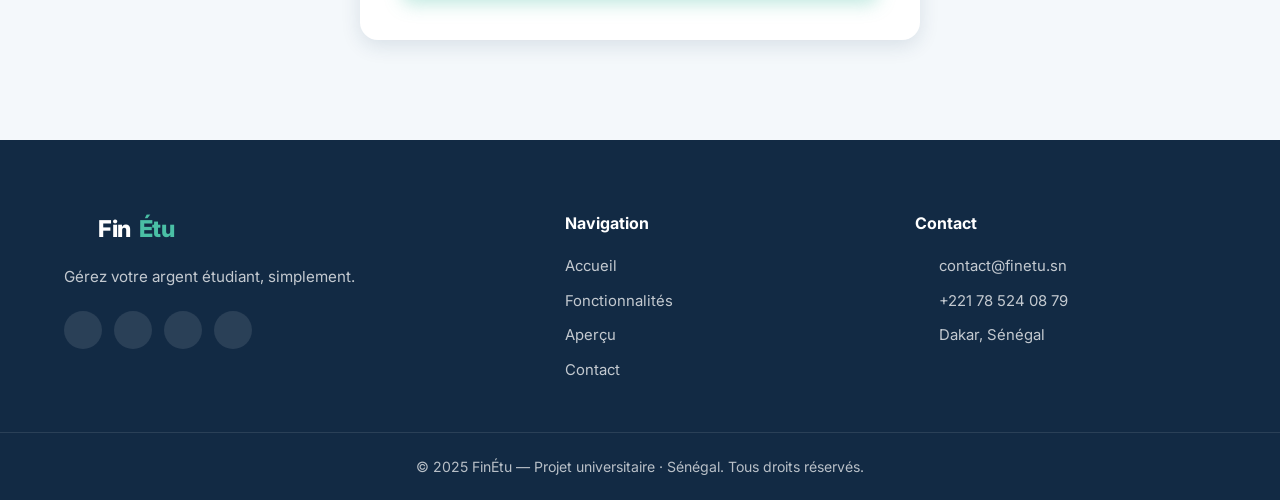
==== commit ba513b8e: "Move HTML files from /pages to root and update relative paths" ====
--- a/index.html
+++ b/index.html
@@ -32,7 +32,7 @@
 
             <ul class="nav-links" id="navLinks">
                 <li><a href="#accueil">Accueil</a></li>
-                <li><a href="#fonctionnalites">Fonctionnalités</a></li>
+                <li><a href="fonctionalite.html">Fonctionnalités</a></li>
                 <li><a href="#apercu">Aperçu</a></li>
                 <li><a href="#apropos">À propos</a></li>
                 <li><a href="#contact">Contact</a></li>
@@ -379,7 +379,7 @@
                 <h5>Contact</h5>
                 <ul>
                     <li><i data-lucide="mail"></i> contact@finetu.sn</li>
-                    <li><i data-lucide="phone"></i> +221 77 000 00 00</li>
+                    <li><i data-lucide="phone"></i> +221 78 524 08 79</li>
                     <li><i data-lucide="map-pin"></i> Dakar, Sénégal</li>
                 </ul>
             </div>
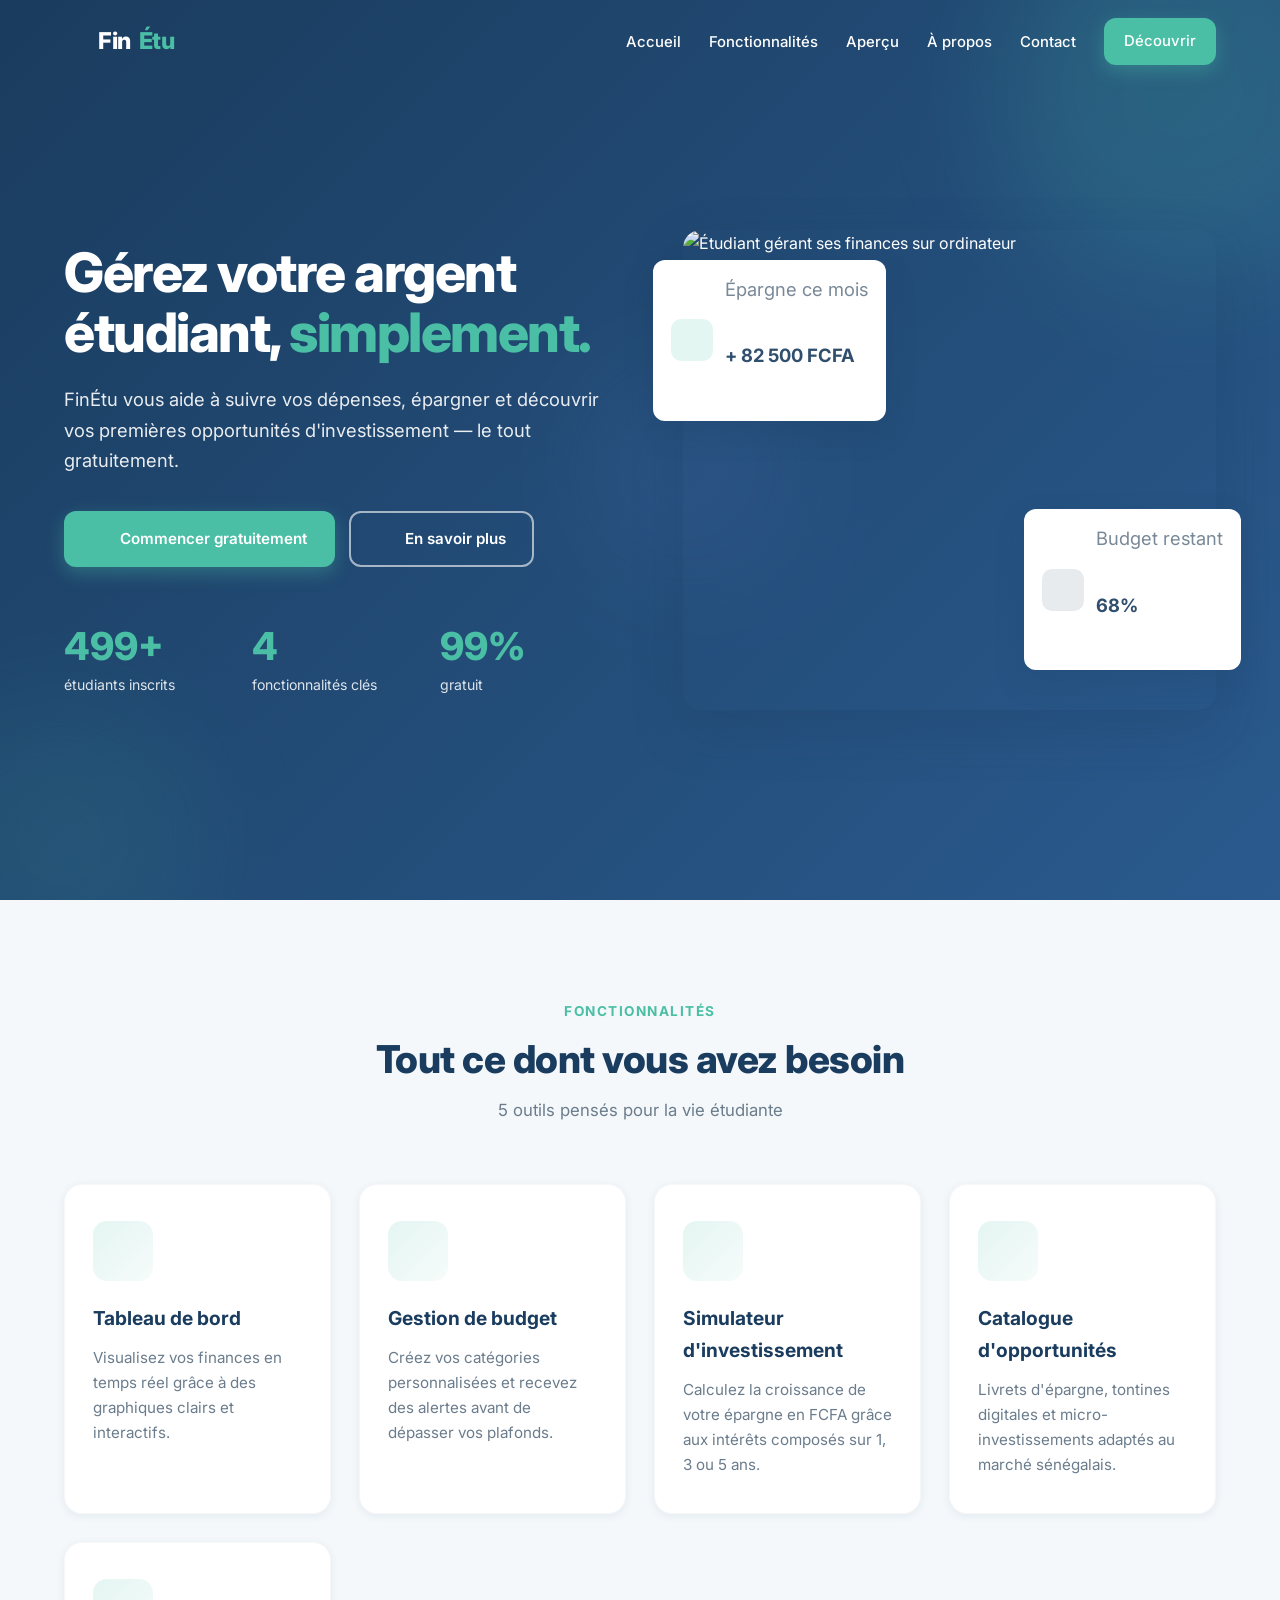
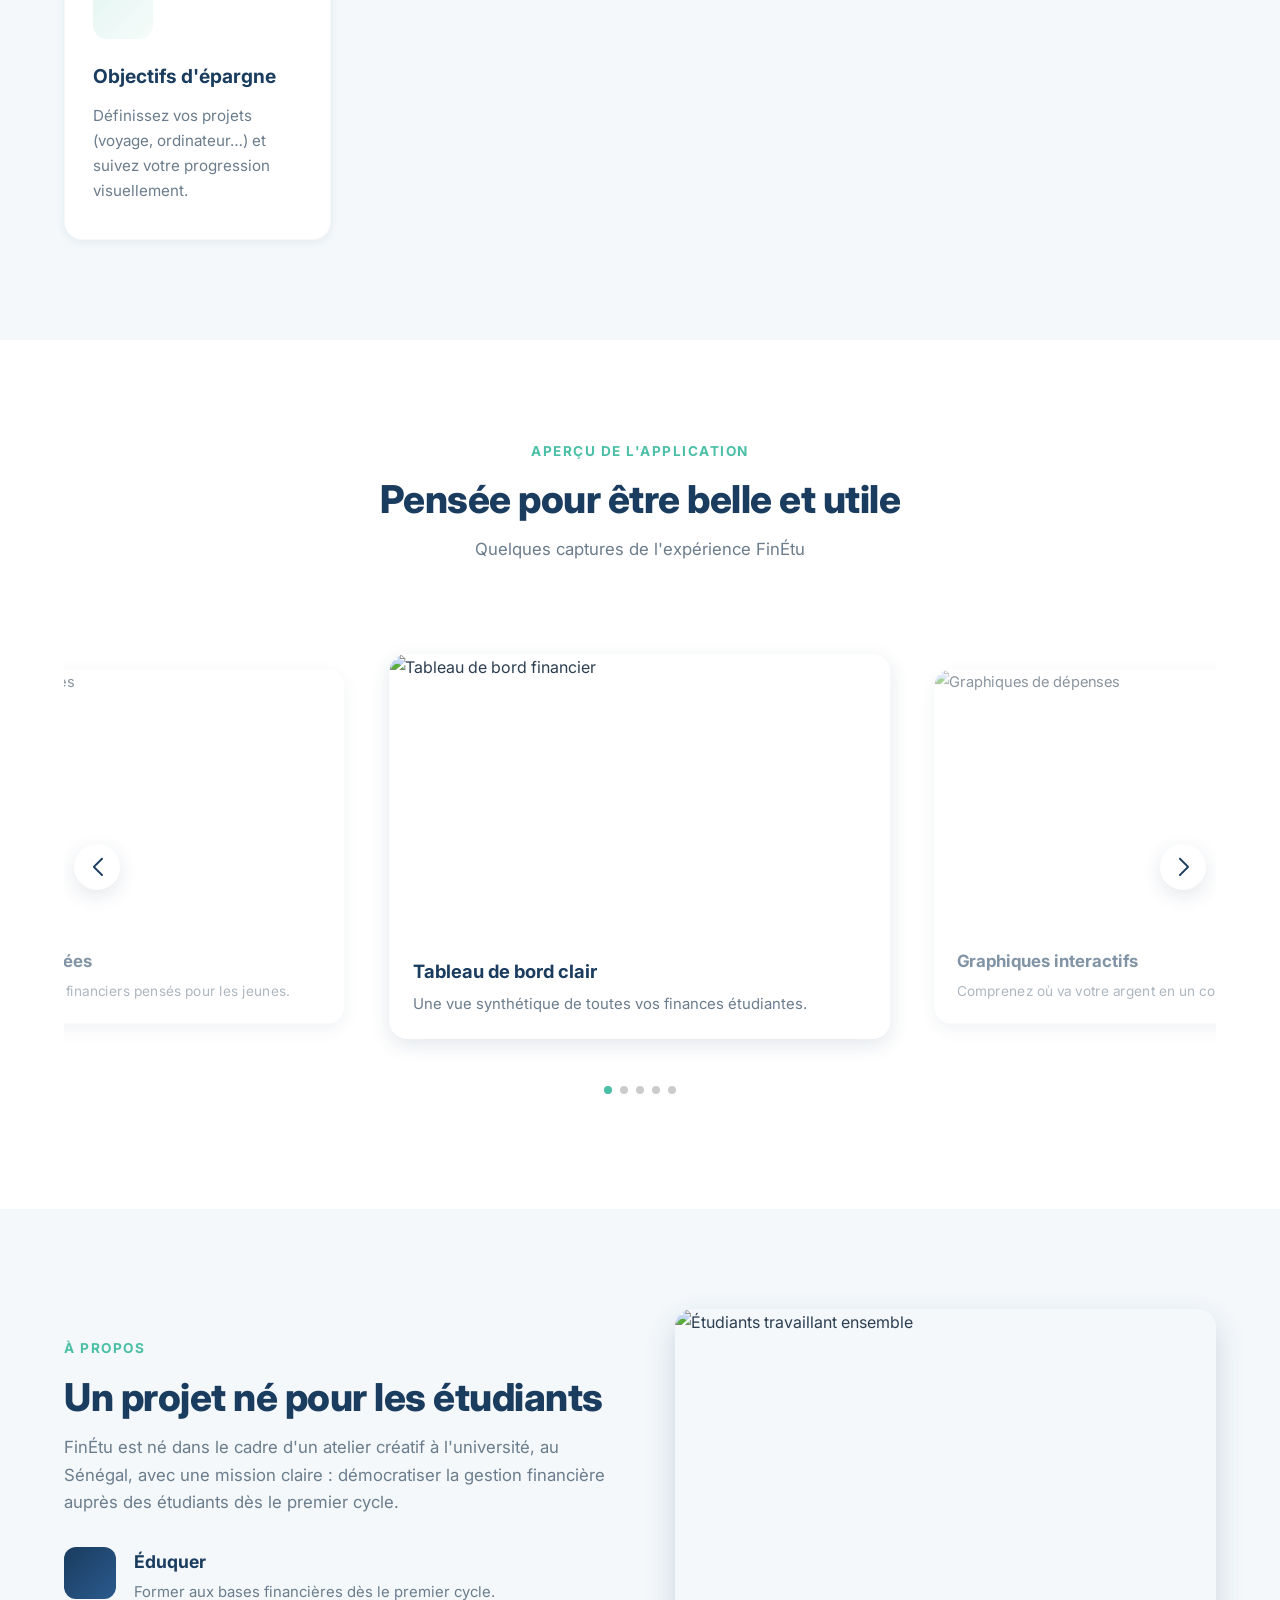
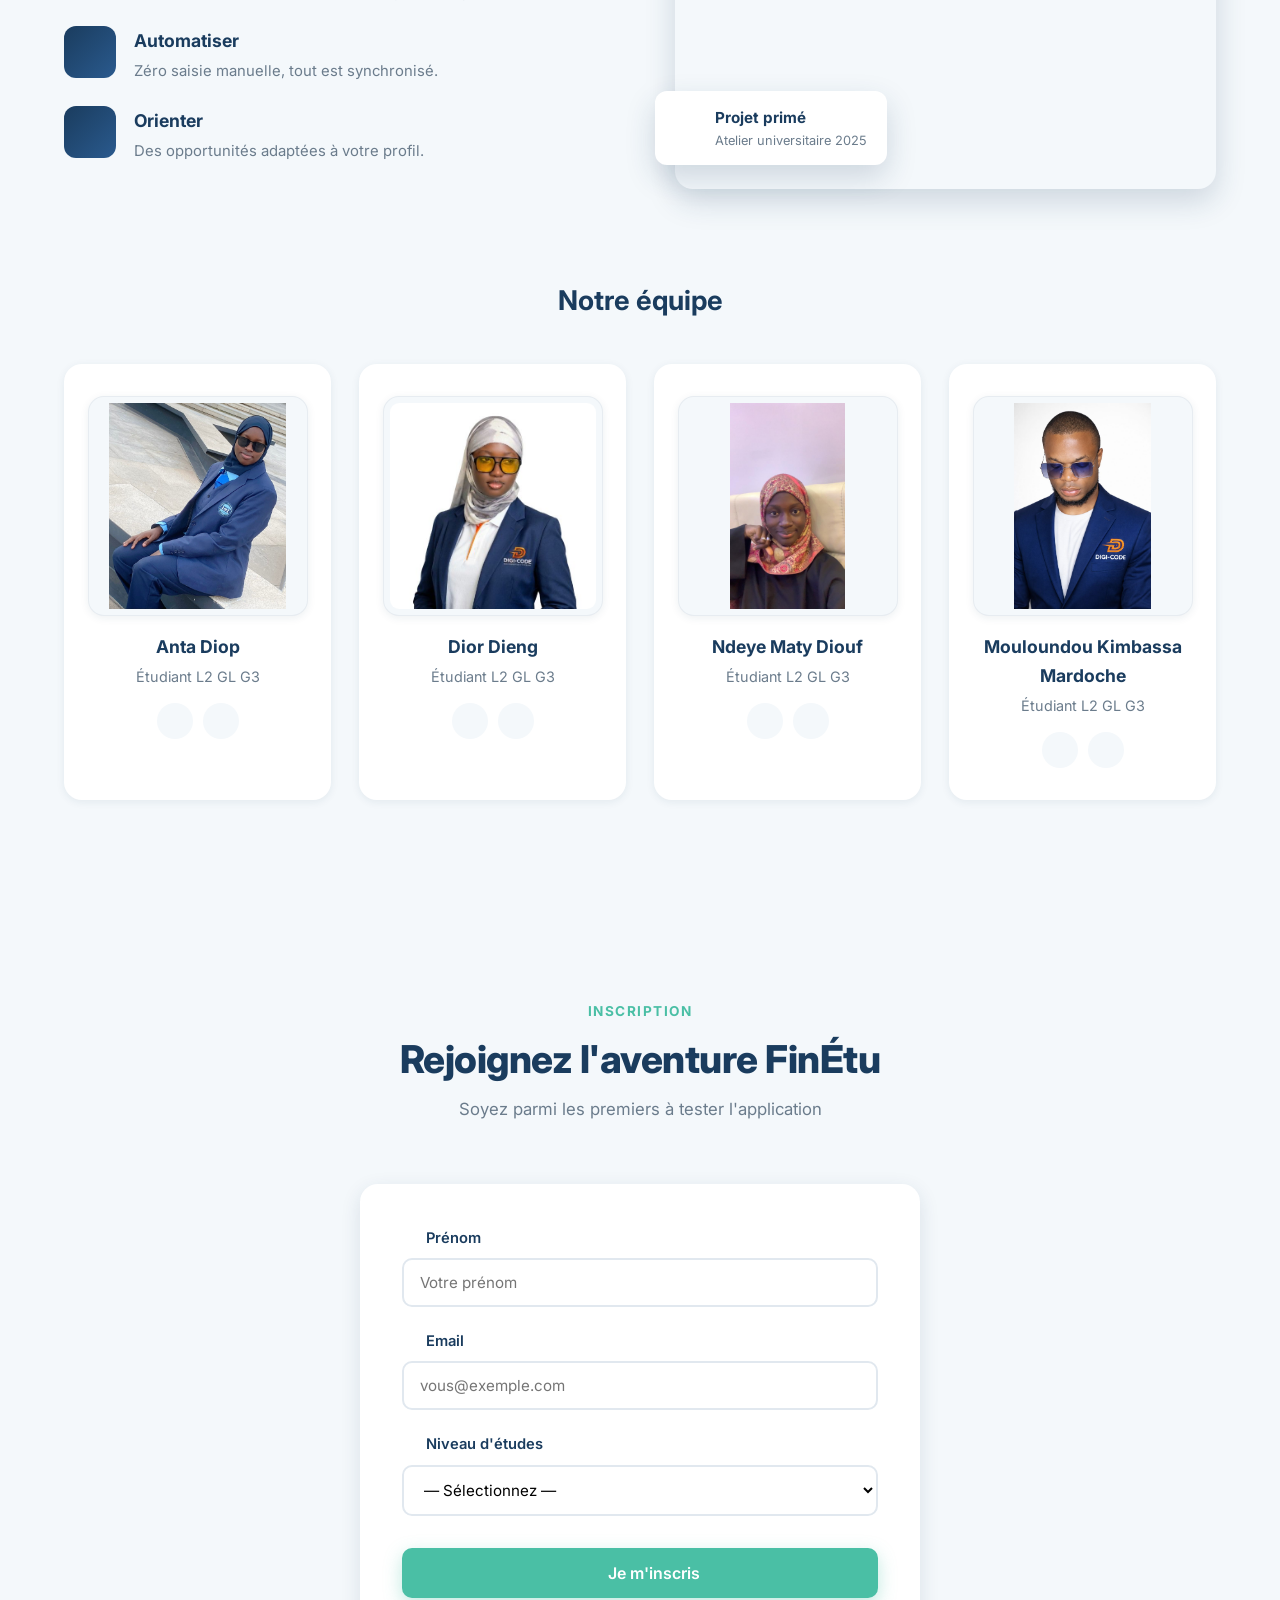
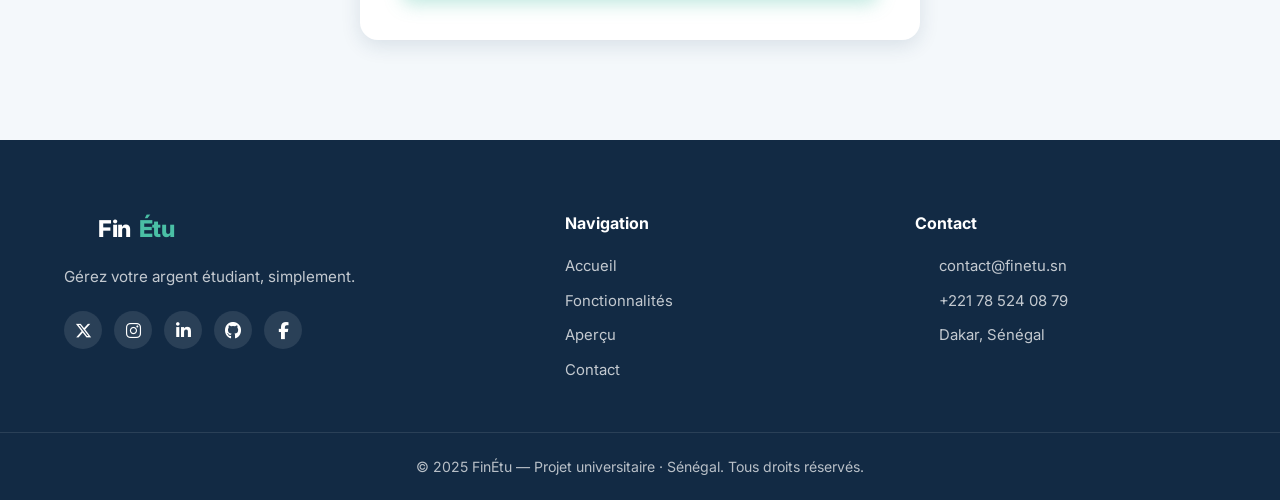
==== commit 7479b7ef: "Fix mobile responsiveness: nav overlay, stats layout, FA brand icons in footer" ====
--- a/index.html
+++ b/index.html
@@ -11,11 +11,14 @@
     <link rel="preconnect" href="https://fonts.gstatic.com" crossorigin />
     <link href="https://fonts.googleapis.com/css2?family=Inter:wght@400;500;600;700;800&display=swap" rel="stylesheet" />
 
-    <!-- AOS : animations au scroll -->
+    <!-- AOS : animation>s au scroll -->
     <link rel="stylesheet" href="https://unpkg.com/aos@2.3.4/dist/aos.css" />
 
     <!-- Swiper : carrousels -->
     <link rel="stylesheet" href="https://cdn.jsdelivr.net/npm/swiper@11/swiper-bundle.min.css" />
+
+    <!-- Font Awesome Brands (icônes réseaux sociaux) -->
+    <link rel="stylesheet" href="https://cdnjs.cloudflare.com/ajax/libs/font-awesome/6.5.1/css/all.min.css" />
 
     <!-- Styles du site -->
     <link rel="stylesheet" href="styles.css" />
@@ -46,6 +49,7 @@
             </div>
         </div>
     </nav>
+    <div class="nav-overlay" id="navOverlay"></div>
 
     <!-- ===================== HERO ===================== -->
     <section class="hero" id="accueil">
@@ -262,7 +266,7 @@
             <h3 class="team-title" data-aos="fade-up">Notre équipe</h3>
             <div class="team">
                 <div class="team-card" data-aos="zoom-in" data-aos-delay="0">
-                    <img class="team-photo" src="resources/images/ANTA DIOP.jpeg" alt="Anta Diop" loading="lazy" />
+                    <img class="team-photo" src="images/ANTA DIOP.jpeg" alt="Anta Diop" loading="lazy" />
                     <h4>Anta Diop</h4>
                     <span>Étudiant L2 GL G3</span>
                     <div class="socials">
@@ -271,7 +275,7 @@
                     </div>
                 </div>
                 <div class="team-card" data-aos="zoom-in" data-aos-delay="100">
-                    <img class="team-photo" src="resources/images/Dior Dieng.jpeg" alt="Dior Dieng" loading="lazy" />
+                    <img class="team-photo" src="images/Dior Dieng.jpeg" alt="Dior Dieng" loading="lazy" />
                     <h4>Dior Dieng</h4>
                     <span>Étudiant L2 GL G3</span>
                     <div class="socials">
@@ -280,7 +284,7 @@
                     </div>
                 </div>
                 <div class="team-card" data-aos="zoom-in" data-aos-delay="200">
-                    <img class="team-photo" src="resources/images/NDEYE MATY DIOUF.jpeg" alt="Ndeye Maty Diouf" loading="lazy" />
+                    <img class="team-photo" src="images/NDEYE MATY DIOUF.jpeg" alt="Ndeye Maty Diouf" loading="lazy" />
                     <h4>Ndeye Maty Diouf</h4>
                     <span>Étudiant L2 GL G3</span>
                     <div class="socials">
@@ -289,7 +293,7 @@
                     </div>
                 </div>
                 <div class="team-card" data-aos="zoom-in" data-aos-delay="300">
-                    <img class="team-photo" src="resources/images/MOULOUNDOU KIMBASSA MARDOCHE.jpeg" alt="Mouloundou Kimbassa Mardoche" loading="lazy" />
+                    <img class="team-photo" src="images/MOULOUNDOU KIMBASSA MARDOCHE.jpeg" alt="Mouloundou Kimbassa Mardoche" loading="lazy" />
                     <h4>Mouloundou Kimbassa Mardoche</h4>
                     <span>Étudiant L2 GL G3</span>
                     <div class="socials">
@@ -360,10 +364,11 @@
                 </a>
                 <p class="footer-tagline">Gérez votre argent étudiant, simplement.</p>
                 <div class="footer-socials">
-                    <a href="#" aria-label="Twitter"><i data-lucide="twitter"></i></a>
-                    <a href="#" aria-label="Instagram"><i data-lucide="instagram"></i></a>
-                    <a href="#" aria-label="LinkedIn"><i data-lucide="linkedin"></i></a>
-                    <a href="#" aria-label="GitHub"><i data-lucide="github"></i></a>
+                    <a href="#" aria-label="X (Twitter)"><i class="fa-brands fa-x-twitter"></i></a>
+                    <a href="#" aria-label="Instagram"><i class="fa-brands fa-instagram"></i></a>
+                    <a href="#" aria-label="LinkedIn"><i class="fa-brands fa-linkedin-in"></i></a>
+                    <a href="#" aria-label="GitHub"><i class="fa-brands fa-github"></i></a>
+                    <a href="#" aria-label="Facebook"><i class="fa-brands fa-facebook-f"></i></a>
                 </div>
             </div>
             <div class="footer-col">
--- a/styles.css
+++ b/styles.css
@@ -228,6 +228,19 @@
 .burger.open span:nth-child(2) { opacity: 0; }
 .burger.open span:nth-child(3) { transform: translateY(-8px) rotate(-45deg); }
 
+/* Overlay fond sombre menu mobile */
+.nav-overlay {
+    display: none;
+    position: fixed;
+    inset: 0;
+    background: rgba(0,0,0,0.45);
+    z-index: 1040;
+    cursor: pointer;
+    -webkit-backdrop-filter: blur(2px);
+    backdrop-filter: blur(2px);
+}
+.nav-overlay.active { display: block; }
+
 /* =====================================================
    HERO
    ===================================================== */
@@ -935,6 +948,7 @@
     transform: translateY(-3px);
 }
 .footer-socials [data-lucide] { width: 18px; height: 18px; }
+.footer-socials .fa-brands { font-size: 17px; line-height: 1; }
 
 .footer-col h5 {
     font-size: 1rem;
@@ -1026,11 +1040,13 @@
         height: 100vh;
         background: var(--white);
         flex-direction: column;
-        justify-content: center;
-        gap: 24px;
-        box-shadow: -4px 0 20px rgba(0,0,0,0.15);
+        justify-content: flex-start;
+        gap: 20px;
+        box-shadow: -4px 0 24px rgba(0,0,0,0.18);
         transition: right var(--transition);
-        padding: 40px;
+        padding: 90px 36px 40px;
+        overflow-y: auto;
+        z-index: 1050;
     }
     .nav-links.open { right: 0; }
     .nav-links a:not(.btn) {
@@ -1046,8 +1062,9 @@
     .card-balance { left: 10px; }
     .card-budget { right: 10px; }
 
-    .stats { grid-template-columns: 1fr; gap: 20px; max-width: 280px; text-align: center; }
+    .stats { grid-template-columns: repeat(3, 1fr); gap: 14px; max-width: 100%; text-align: center; }
     .stat { text-align: center; }
+    .stat-number { font-size: 1.5rem; }
 
     .section-title { font-size: 1.7rem; }
 
@@ -1073,7 +1090,7 @@
 @media (max-width: 480px) {
     .container, .nav-container { padding: 0 18px; }
     .hero h1 { font-size: 1.8rem; }
-    .hero-buttons { flex-direction: column; align-items: stretch; }
+    .hero-buttons { flex-direction: row; flex-wrap: wrap; justify-content: center; gap: 12px; }
     .btn { justify-content: center; }
     .showcase-swiper .swiper-button-prev,
     .showcase-swiper .swiper-button-next { display: none; }
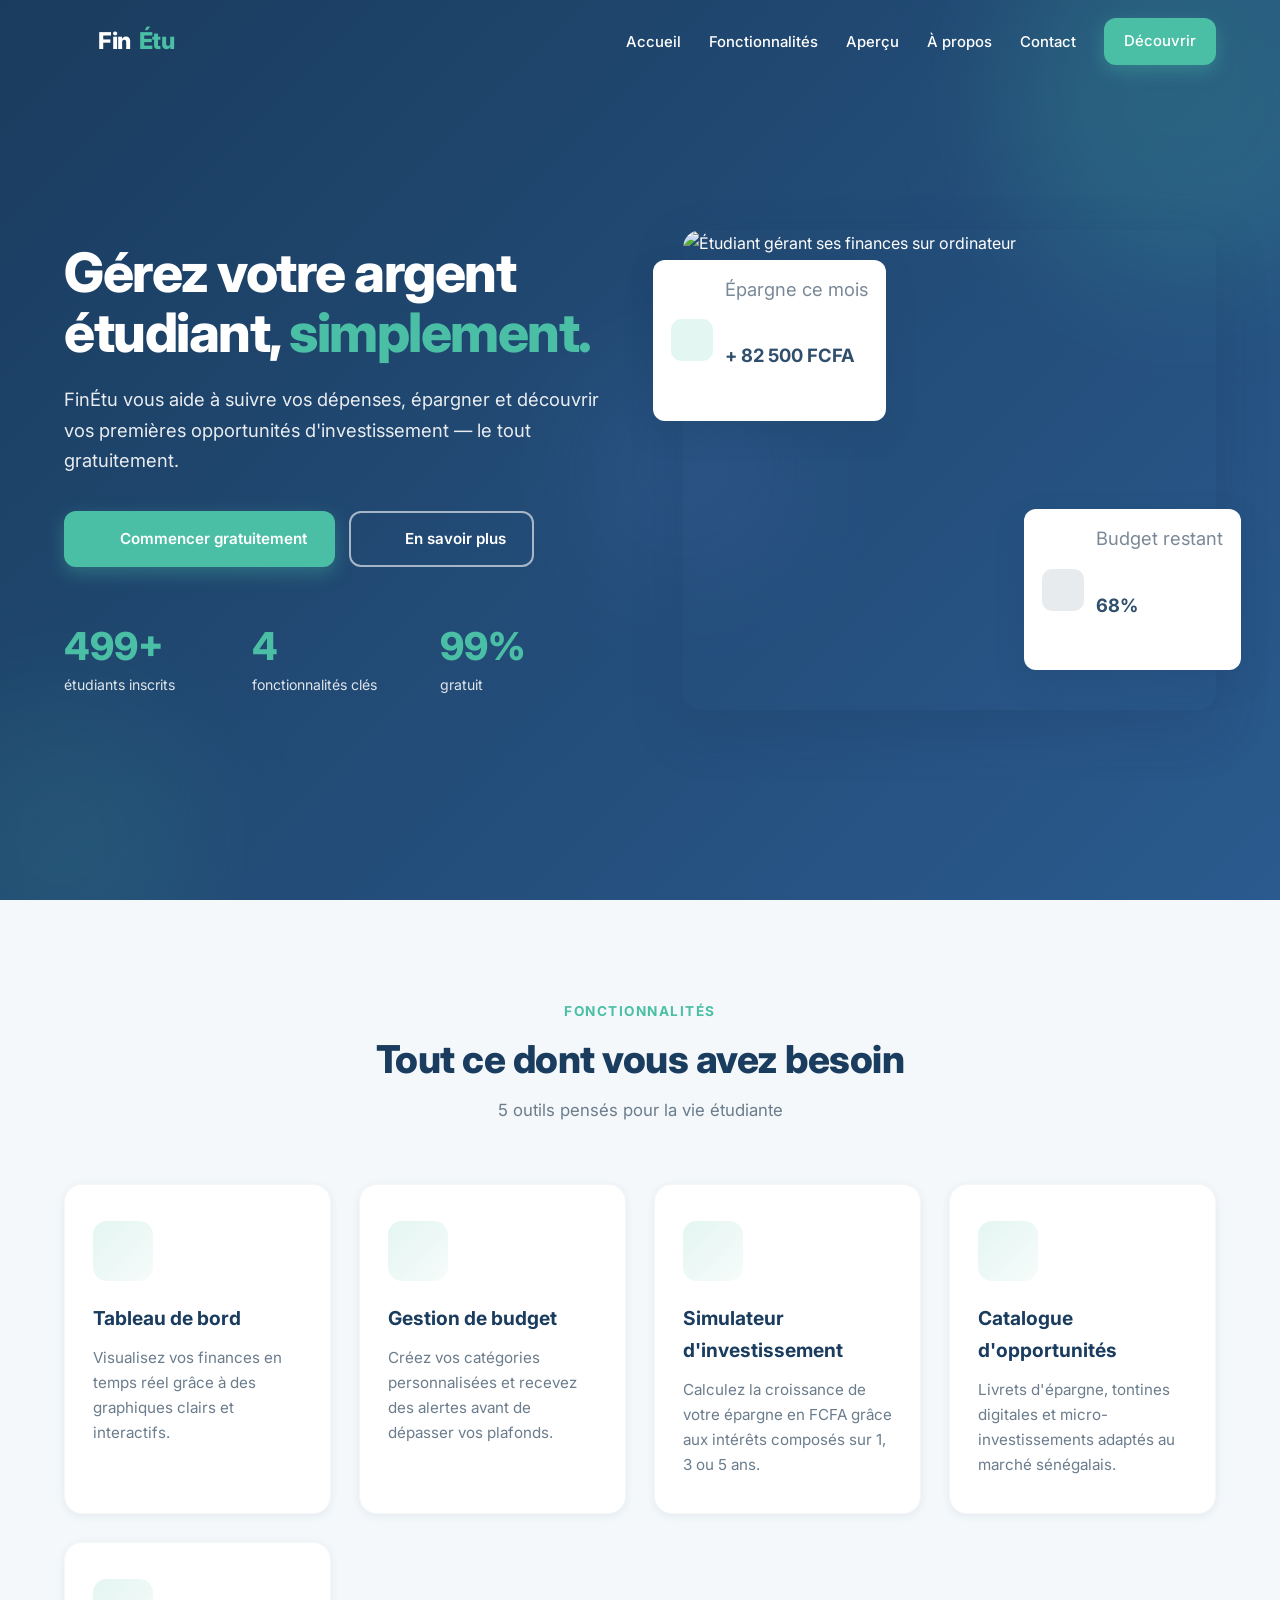
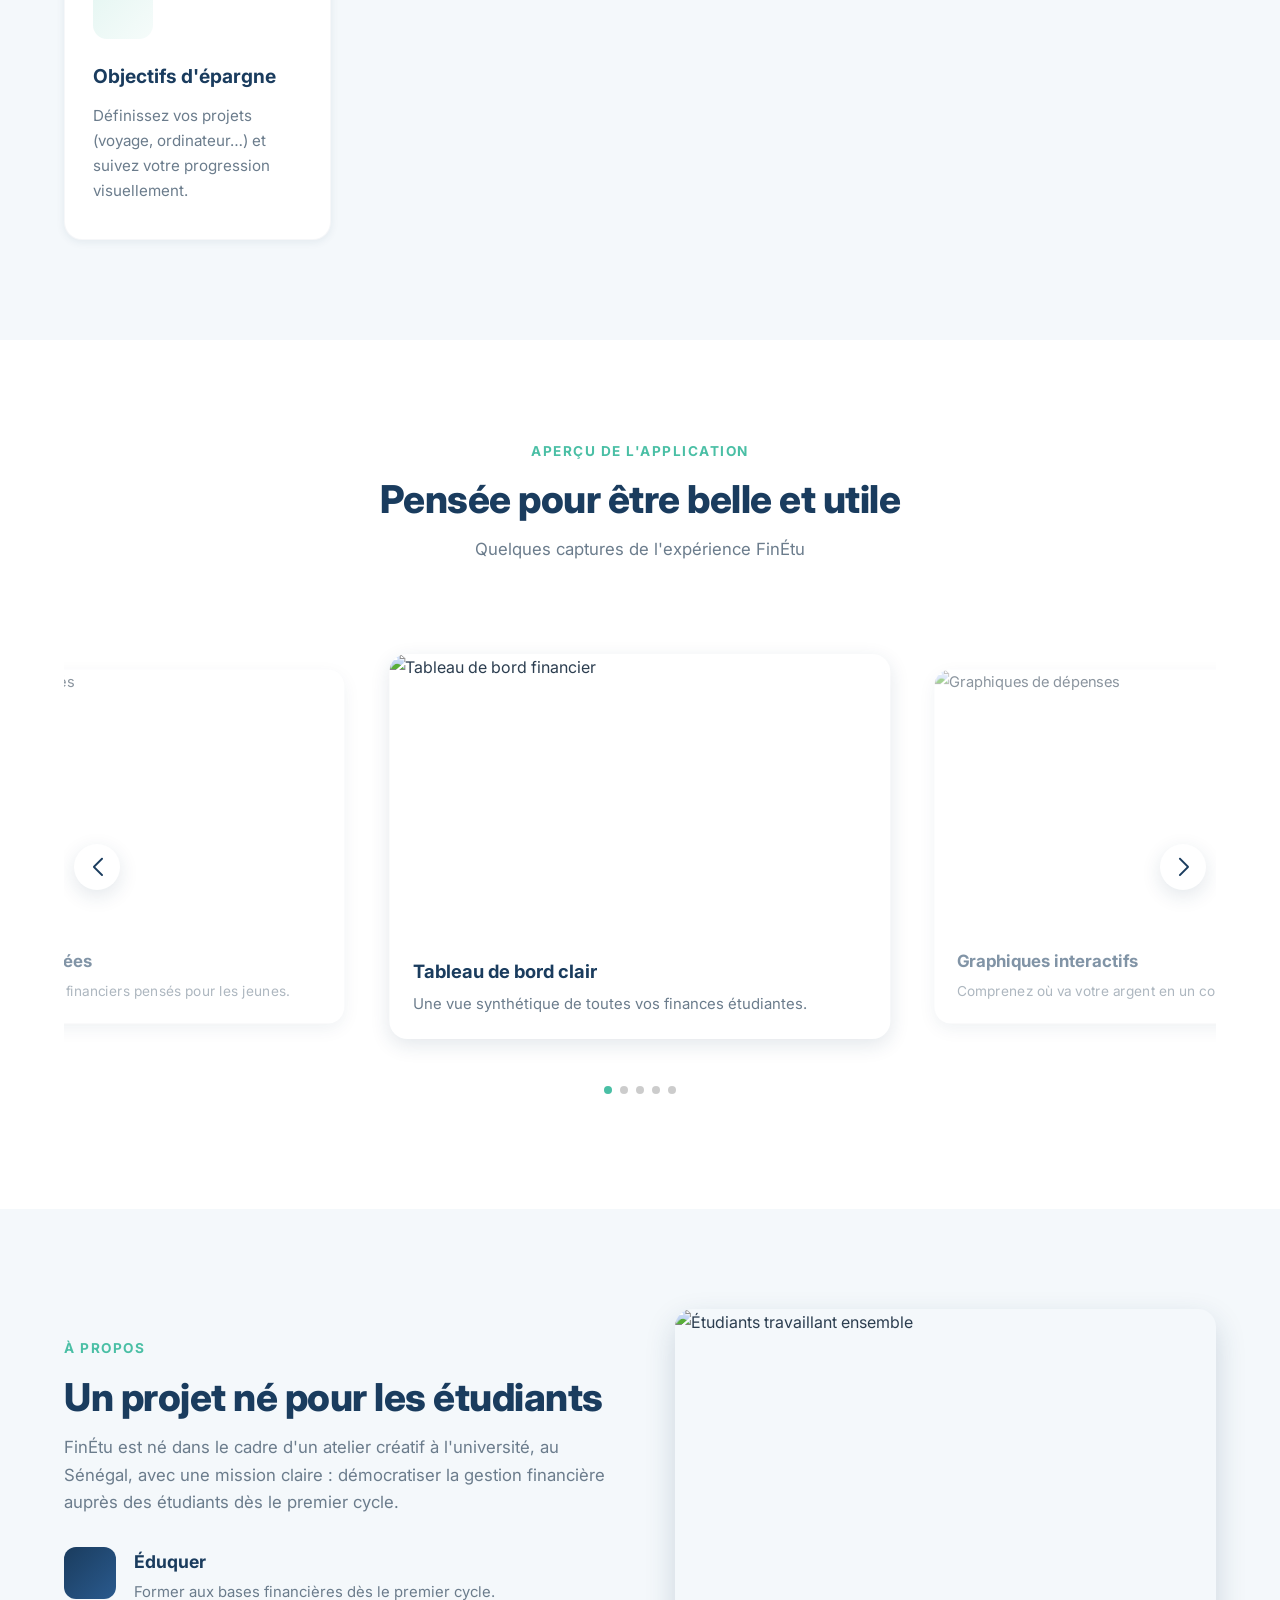
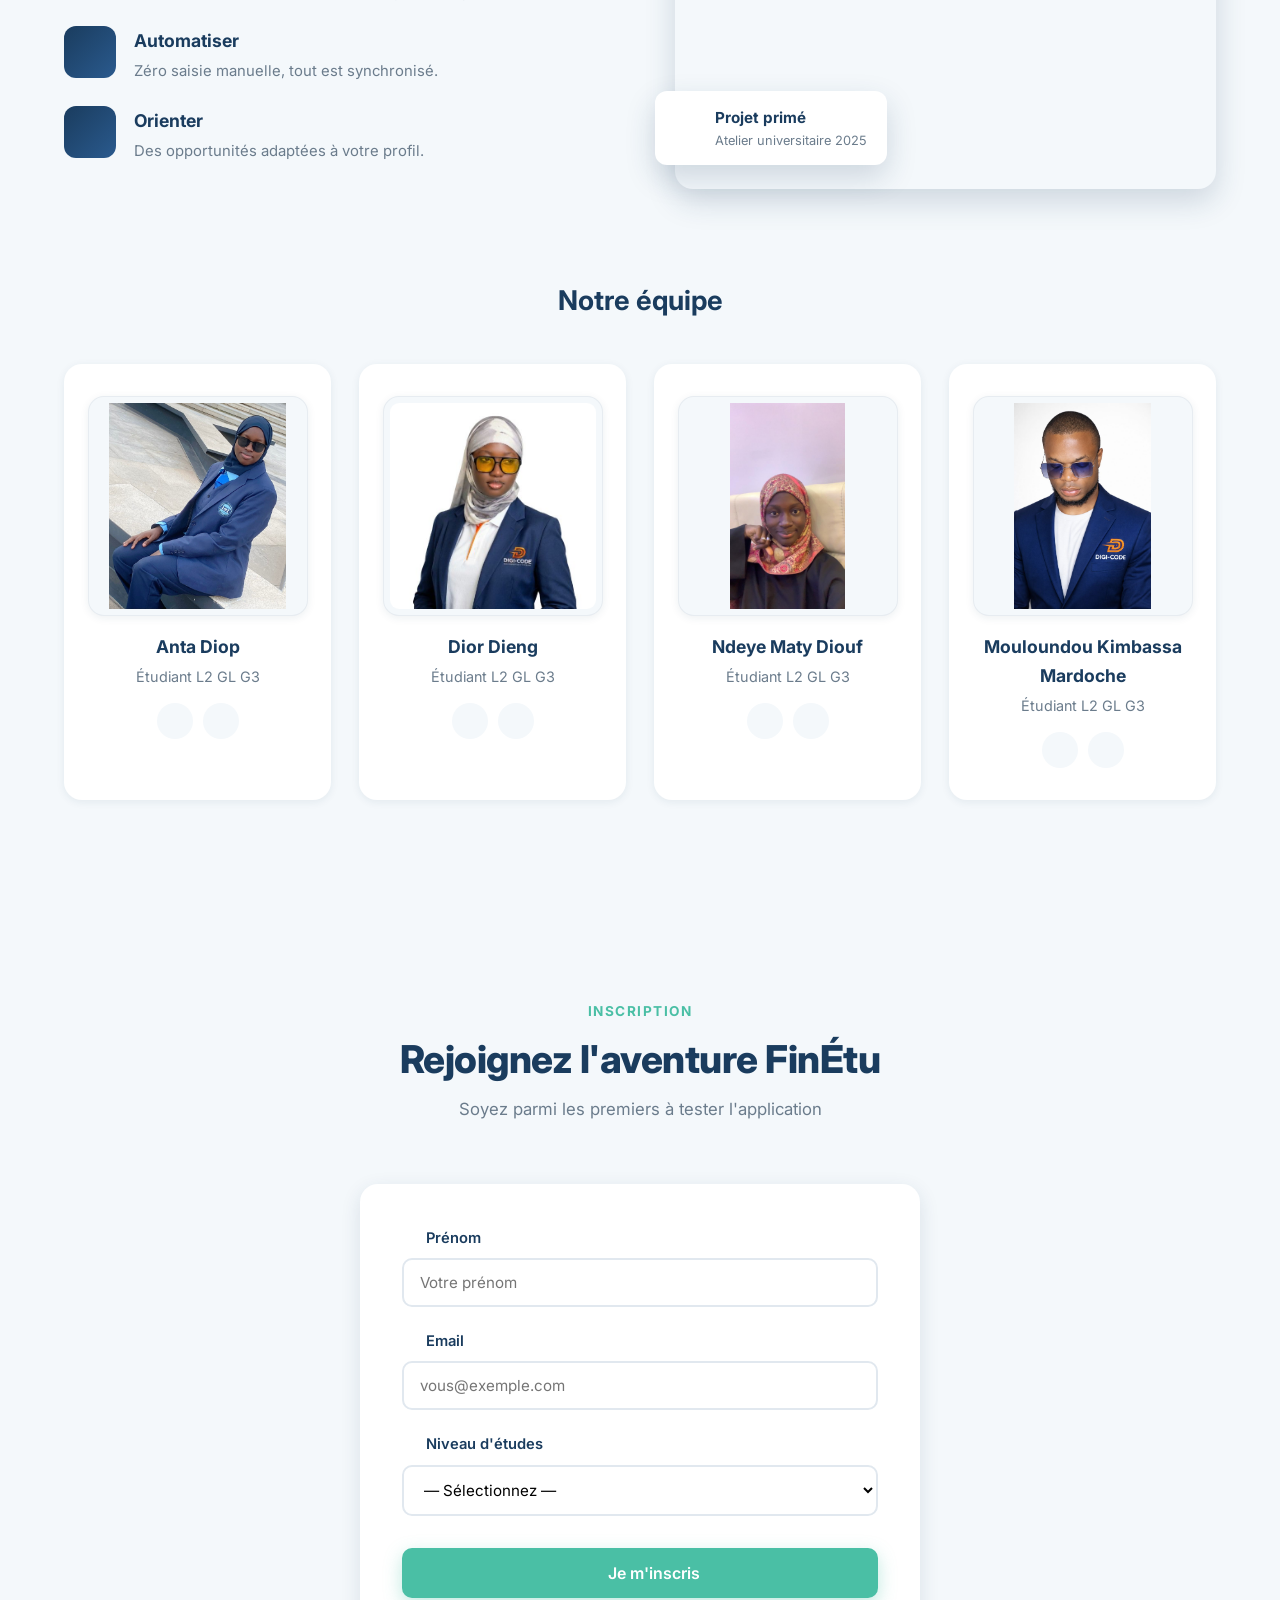
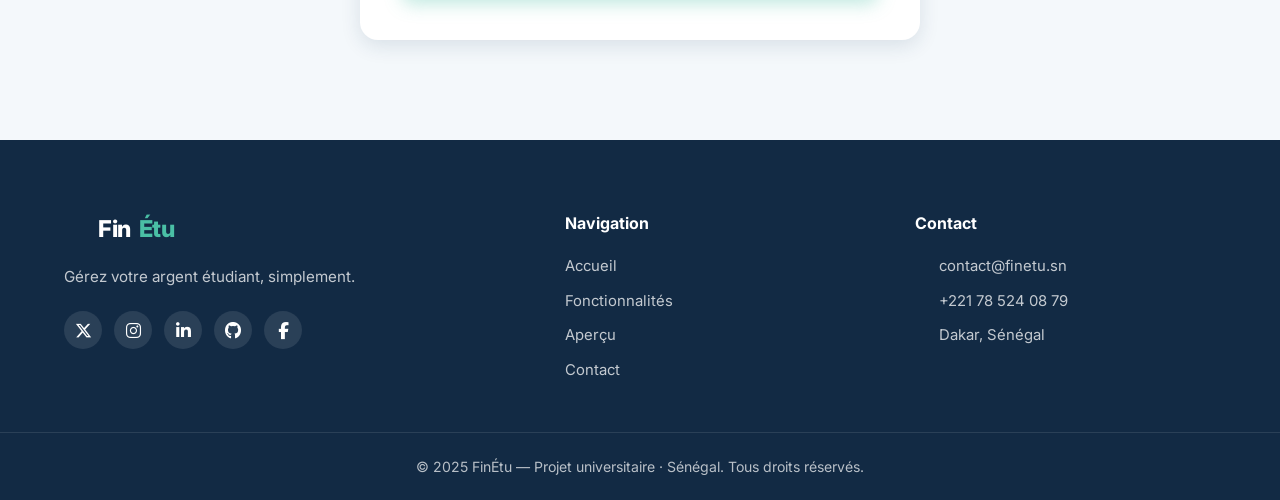
==== commit 91d26911: "Remove AOS animations - elements appear without cascade animation" ====
--- a/index.html
+++ b/index.html
@@ -10,9 +10,6 @@
     <link rel="preconnect" href="https://fonts.googleapis.com" />
     <link rel="preconnect" href="https://fonts.gstatic.com" crossorigin />
     <link href="https://fonts.googleapis.com/css2?family=Inter:wght@400;500;600;700;800&display=swap" rel="stylesheet" />
-
-    <!-- AOS : animation>s au scroll -->
-    <link rel="stylesheet" href="https://unpkg.com/aos@2.3.4/dist/aos.css" />
 
     <!-- Swiper : carrousels -->
     <link rel="stylesheet" href="https://cdn.jsdelivr.net/npm/swiper@11/swiper-bundle.min.css" />
@@ -401,8 +398,6 @@
 
     <!-- Lucide icons -->
     <script src="https://unpkg.com/lucide@latest/dist/umd/lucide.min.js"></script>
-    <!-- AOS -->
-    <script src="https://unpkg.com/aos@2.3.4/dist/aos.js"></script>
     <!-- Swiper -->
     <script src="https://cdn.jsdelivr.net/npm/swiper@11/swiper-bundle.min.js"></script>
     <!-- Script principal -->
--- a/styles.css
+++ b/styles.css
@@ -236,10 +236,10 @@
     background: rgba(0,0,0,0.45);
     z-index: 1040;
     cursor: pointer;
-    -webkit-backdrop-filter: blur(2px);
-    backdrop-filter: blur(2px);
 }
 .nav-overlay.active { display: block; }
+
+body.nav-open { overflow: hidden; touch-action: none; }
 
 /* =====================================================
    HERO
@@ -1035,7 +1035,7 @@
 
     .nav-links {
         position: fixed;
-        top: 0; right: -100%;
+        top: 0; right: 0;
         width: 78%; max-width: 320px;
         height: 100vh;
         background: var(--white);
@@ -1043,12 +1043,13 @@
         justify-content: flex-start;
         gap: 20px;
         box-shadow: -4px 0 24px rgba(0,0,0,0.18);
-        transition: right var(--transition);
+        transform: translateX(100%);
+        transition: transform var(--transition);
         padding: 90px 36px 40px;
         overflow-y: auto;
         z-index: 1050;
     }
-    .nav-links.open { right: 0; }
+    .nav-links.open { transform: translateX(0); }
     .nav-links a:not(.btn) {
         color: var(--primary);
         font-size: 1.05rem;
@@ -1090,7 +1091,8 @@
 @media (max-width: 480px) {
     .container, .nav-container { padding: 0 18px; }
     .hero h1 { font-size: 1.8rem; }
-    .hero-buttons { flex-direction: row; flex-wrap: wrap; justify-content: center; gap: 12px; }
+    .hero-buttons { flex-direction: row; flex-wrap: nowrap; justify-content: center; gap: 10px; }
+    .hero-buttons .btn { padding: 11px 16px; font-size: 0.85rem; }
     .btn { justify-content: center; }
     .showcase-swiper .swiper-button-prev,
     .showcase-swiper .swiper-button-next { display: none; }
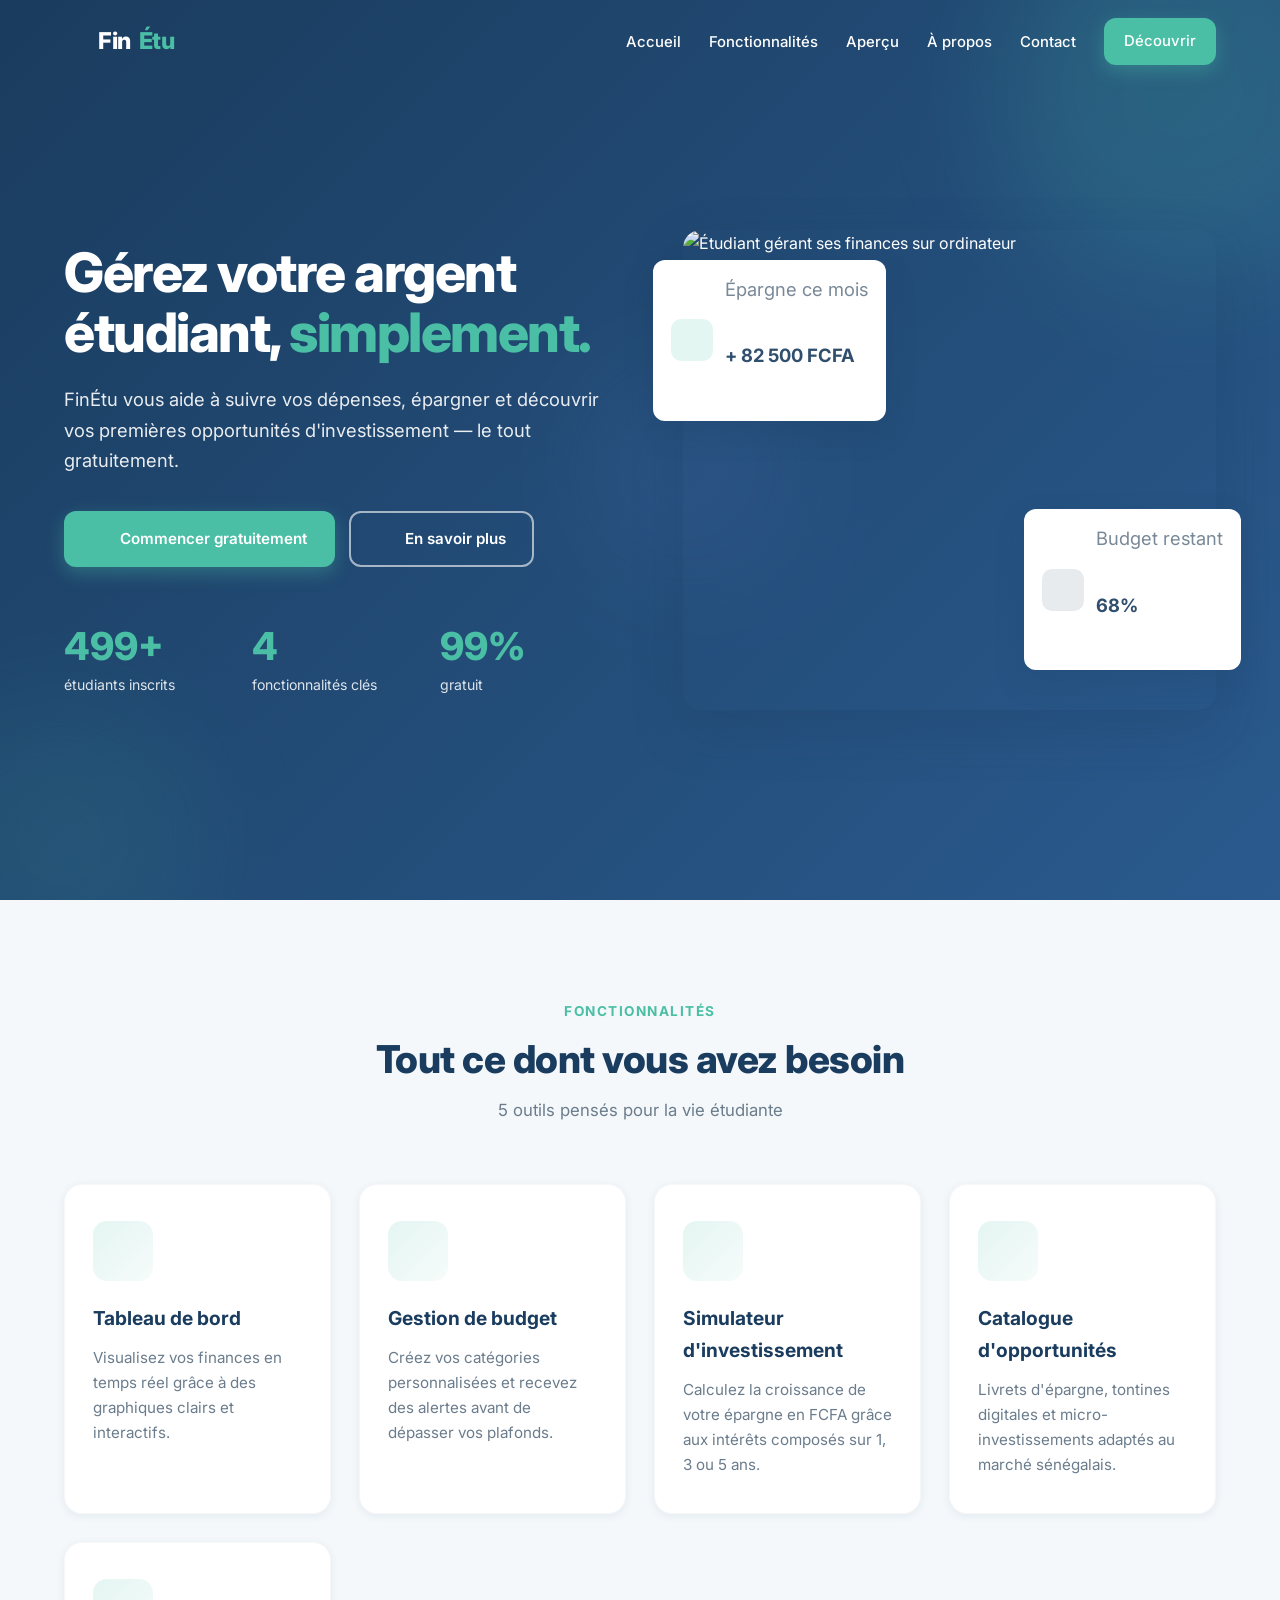
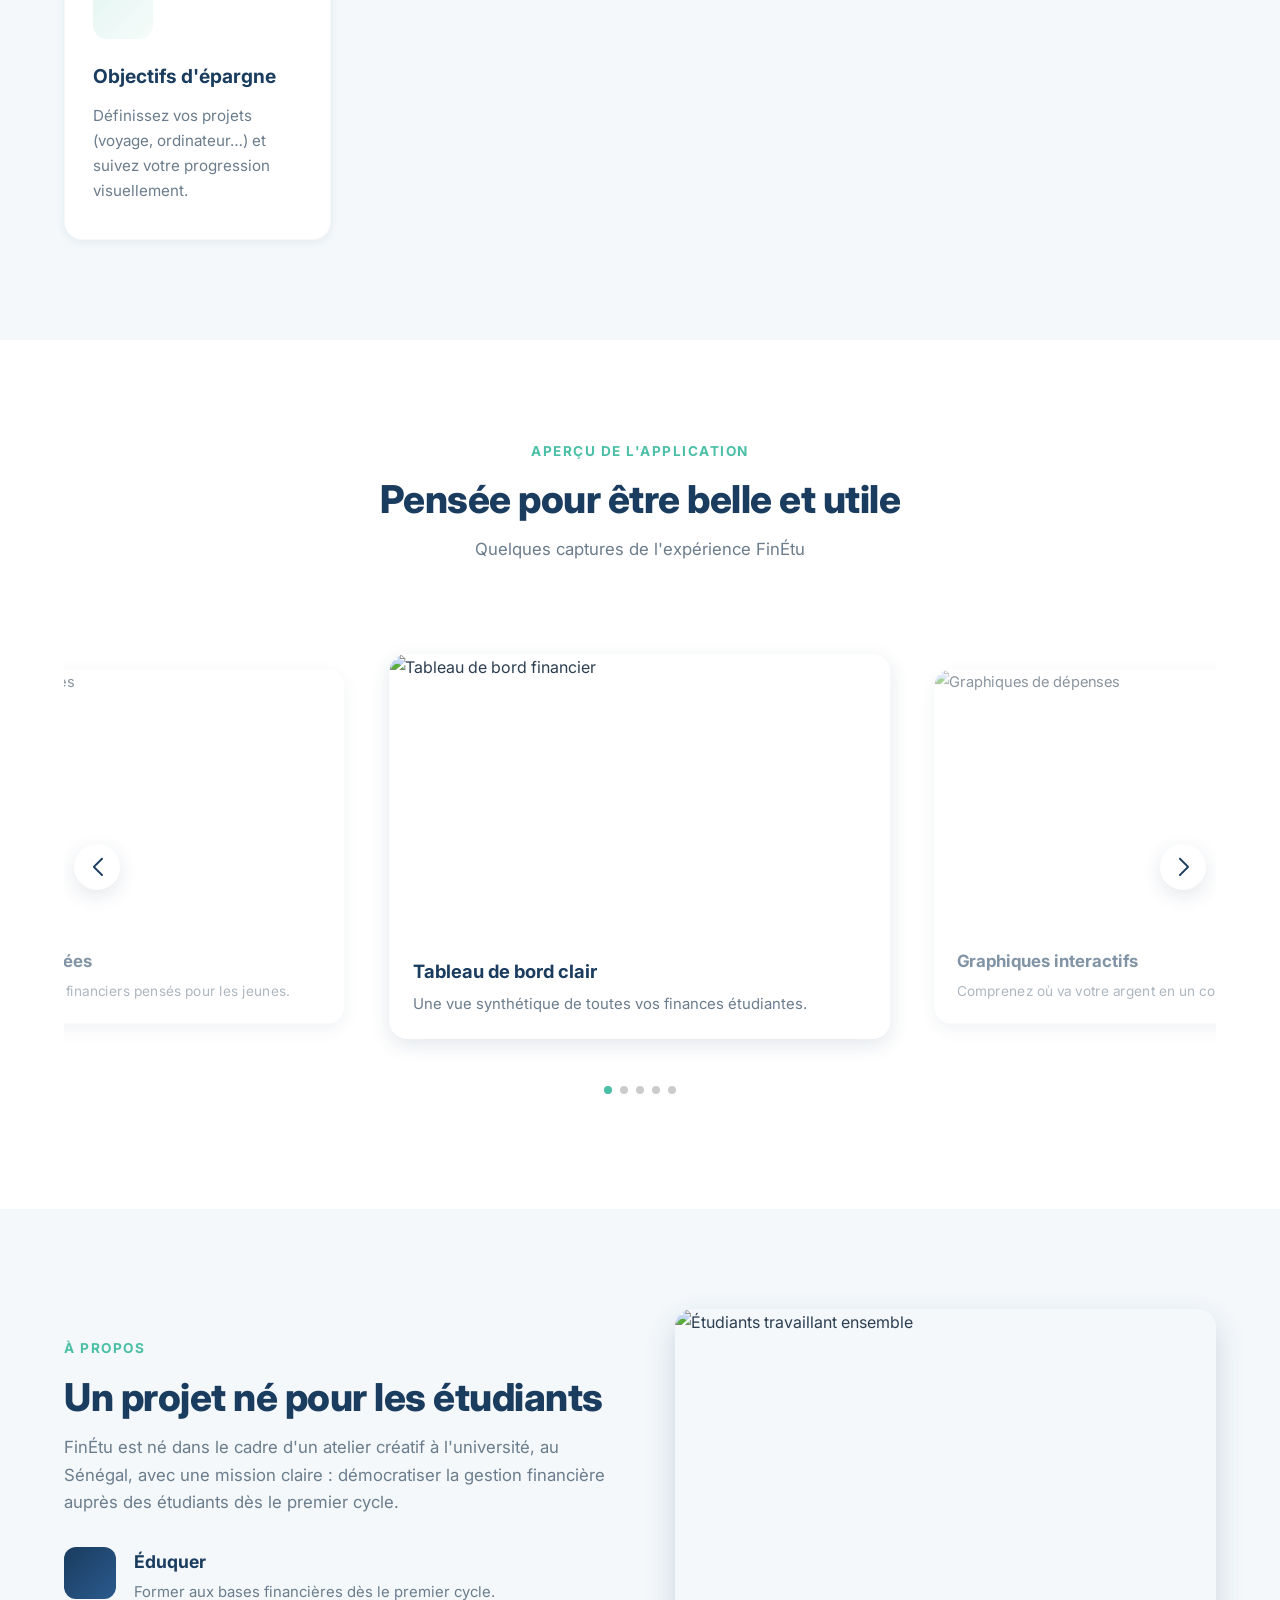
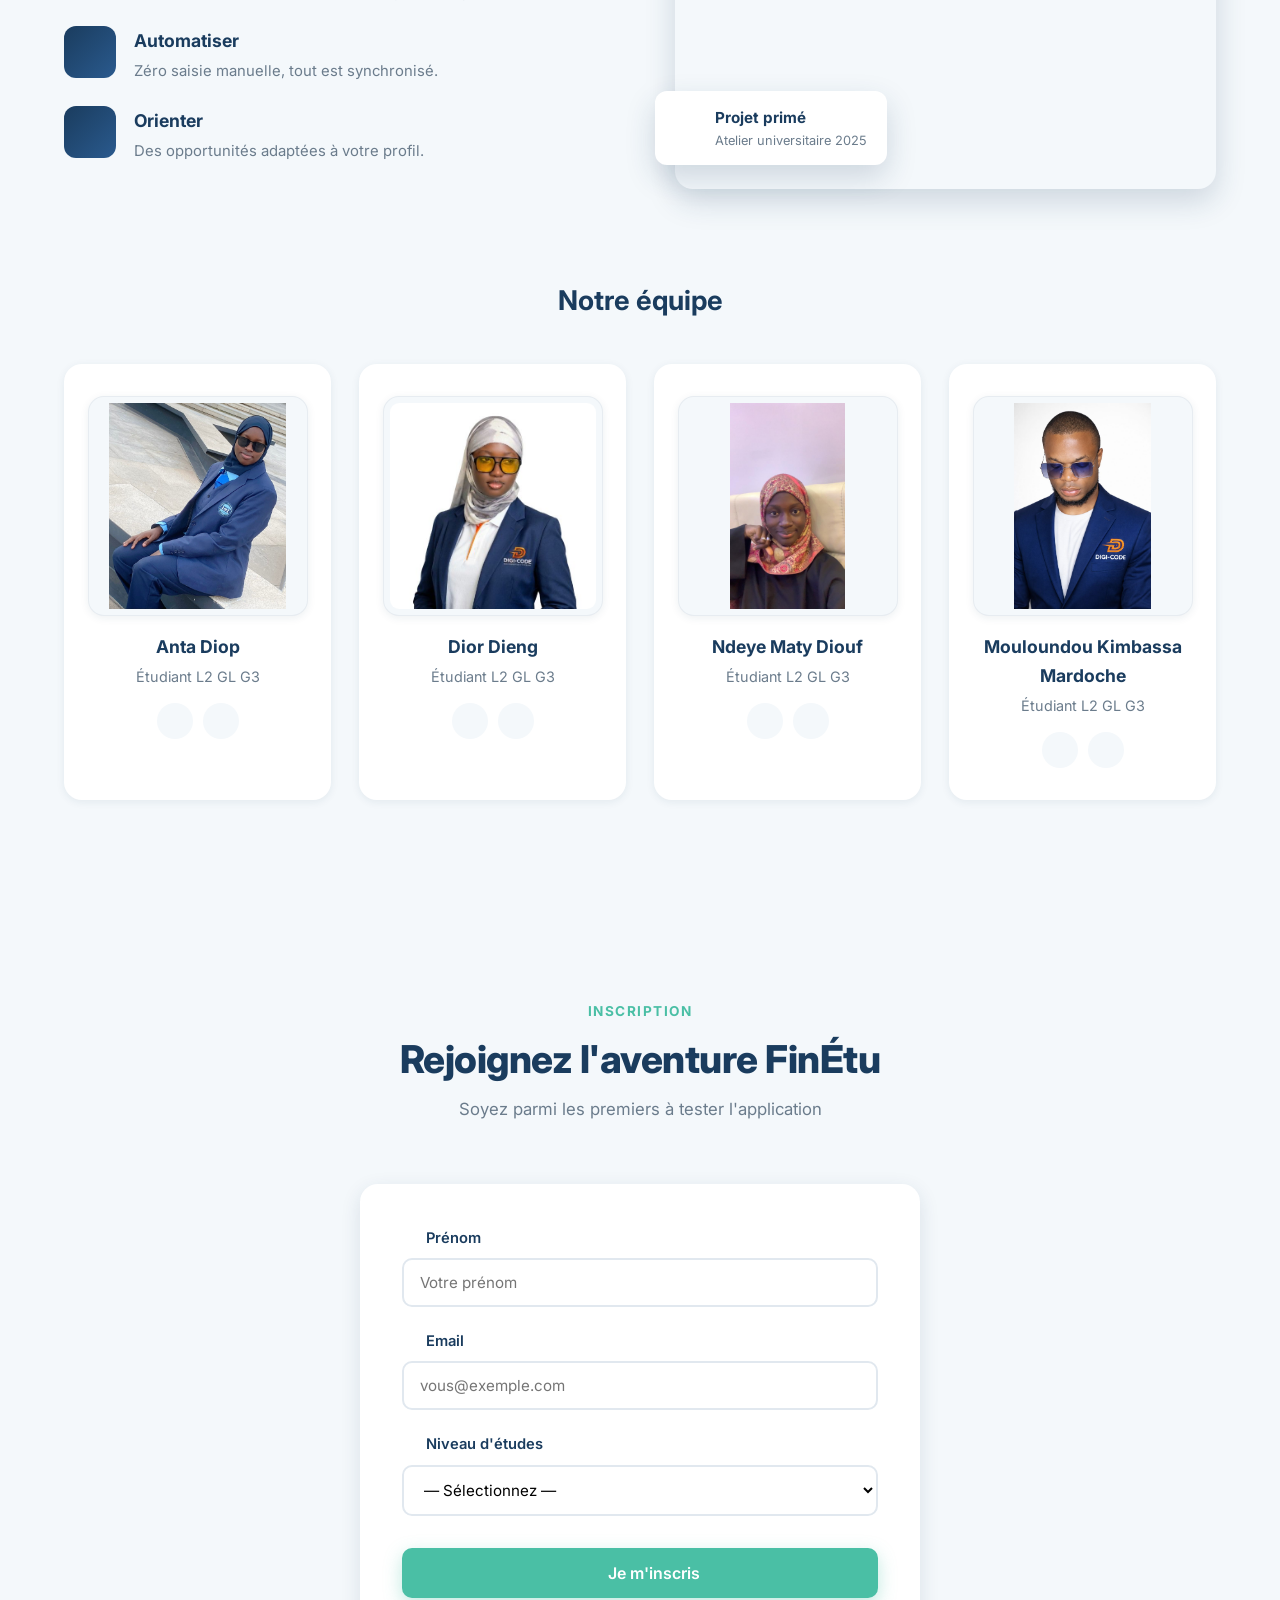
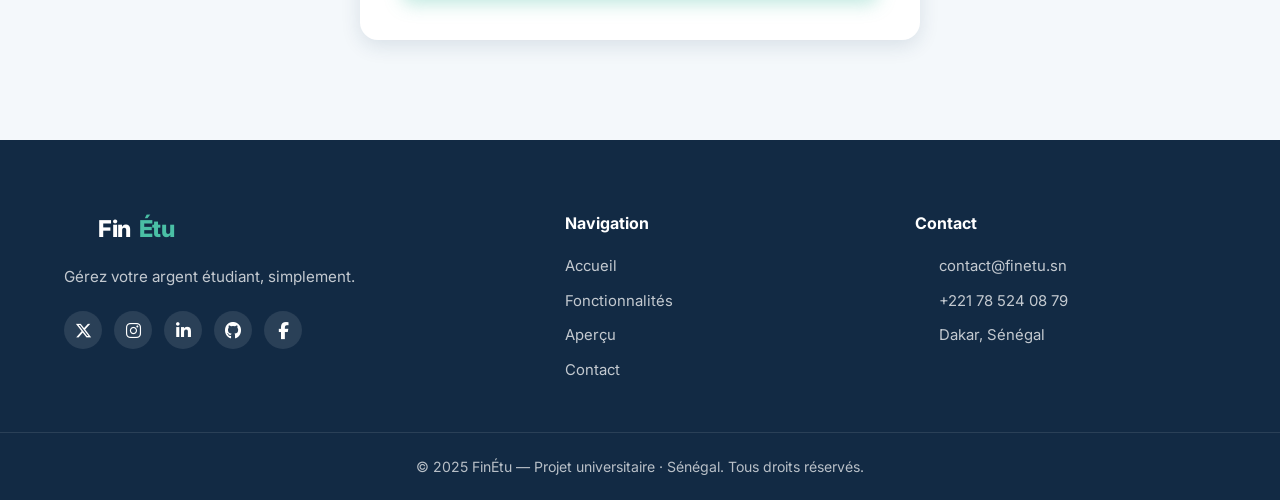
==== commit bbd3376f: "Footer Nav+Contact in row on mobile, hero content centered, AOS scroll animations restored" ====
--- a/index.html
+++ b/index.html
@@ -10,6 +10,9 @@
     <link rel="preconnect" href="https://fonts.googleapis.com" />
     <link rel="preconnect" href="https://fonts.gstatic.com" crossorigin />
     <link href="https://fonts.googleapis.com/css2?family=Inter:wght@400;500;600;700;800&display=swap" rel="stylesheet" />
+
+    <!-- AOS : animations au scroll -->
+    <link rel="stylesheet" href="https://unpkg.com/aos@2.3.4/dist/aos.css" />
 
     <!-- Swiper : carrousels -->
     <link rel="stylesheet" href="https://cdn.jsdelivr.net/npm/swiper@11/swiper-bundle.min.css" />
@@ -398,6 +401,8 @@
 
     <!-- Lucide icons -->
     <script src="https://unpkg.com/lucide@latest/dist/umd/lucide.min.js"></script>
+    <!-- AOS -->
+    <script src="https://unpkg.com/aos@2.3.4/dist/aos.js"></script>
     <!-- Swiper -->
     <script src="https://cdn.jsdelivr.net/npm/swiper@11/swiper-bundle.min.js"></script>
     <!-- Script principal -->
--- a/styles.css
+++ b/styles.css
@@ -239,7 +239,7 @@
 }
 .nav-overlay.active { display: block; }
 
-body.nav-open { overflow: hidden; touch-action: none; }
+body.nav-open { overflow: hidden; }
 
 /* =====================================================
    HERO
@@ -1056,6 +1056,7 @@
     }
 
     .hero { padding: 110px 0 70px; }
+    .hero-content { text-align: center; align-items: center; display: flex; flex-direction: column; }
     .hero h1 { font-size: 2.1rem; }
     .hero p { font-size: 1rem; }
     .hero-img-wrap img { height: 300px; }
@@ -1072,9 +1073,12 @@
     .contact-form { padding: 28px 22px; }
 
     .footer-grid {
-        grid-template-columns: 1fr;
-        gap: 36px;
+        grid-template-columns: 1fr 1fr;
+        gap: 28px;
         text-align: center;
+    }
+    .footer-grid .footer-col:first-child {
+        grid-column: 1 / -1;
     }
     .footer-tagline { margin-left: auto; margin-right: auto; }
     .footer-socials { justify-content: center; }
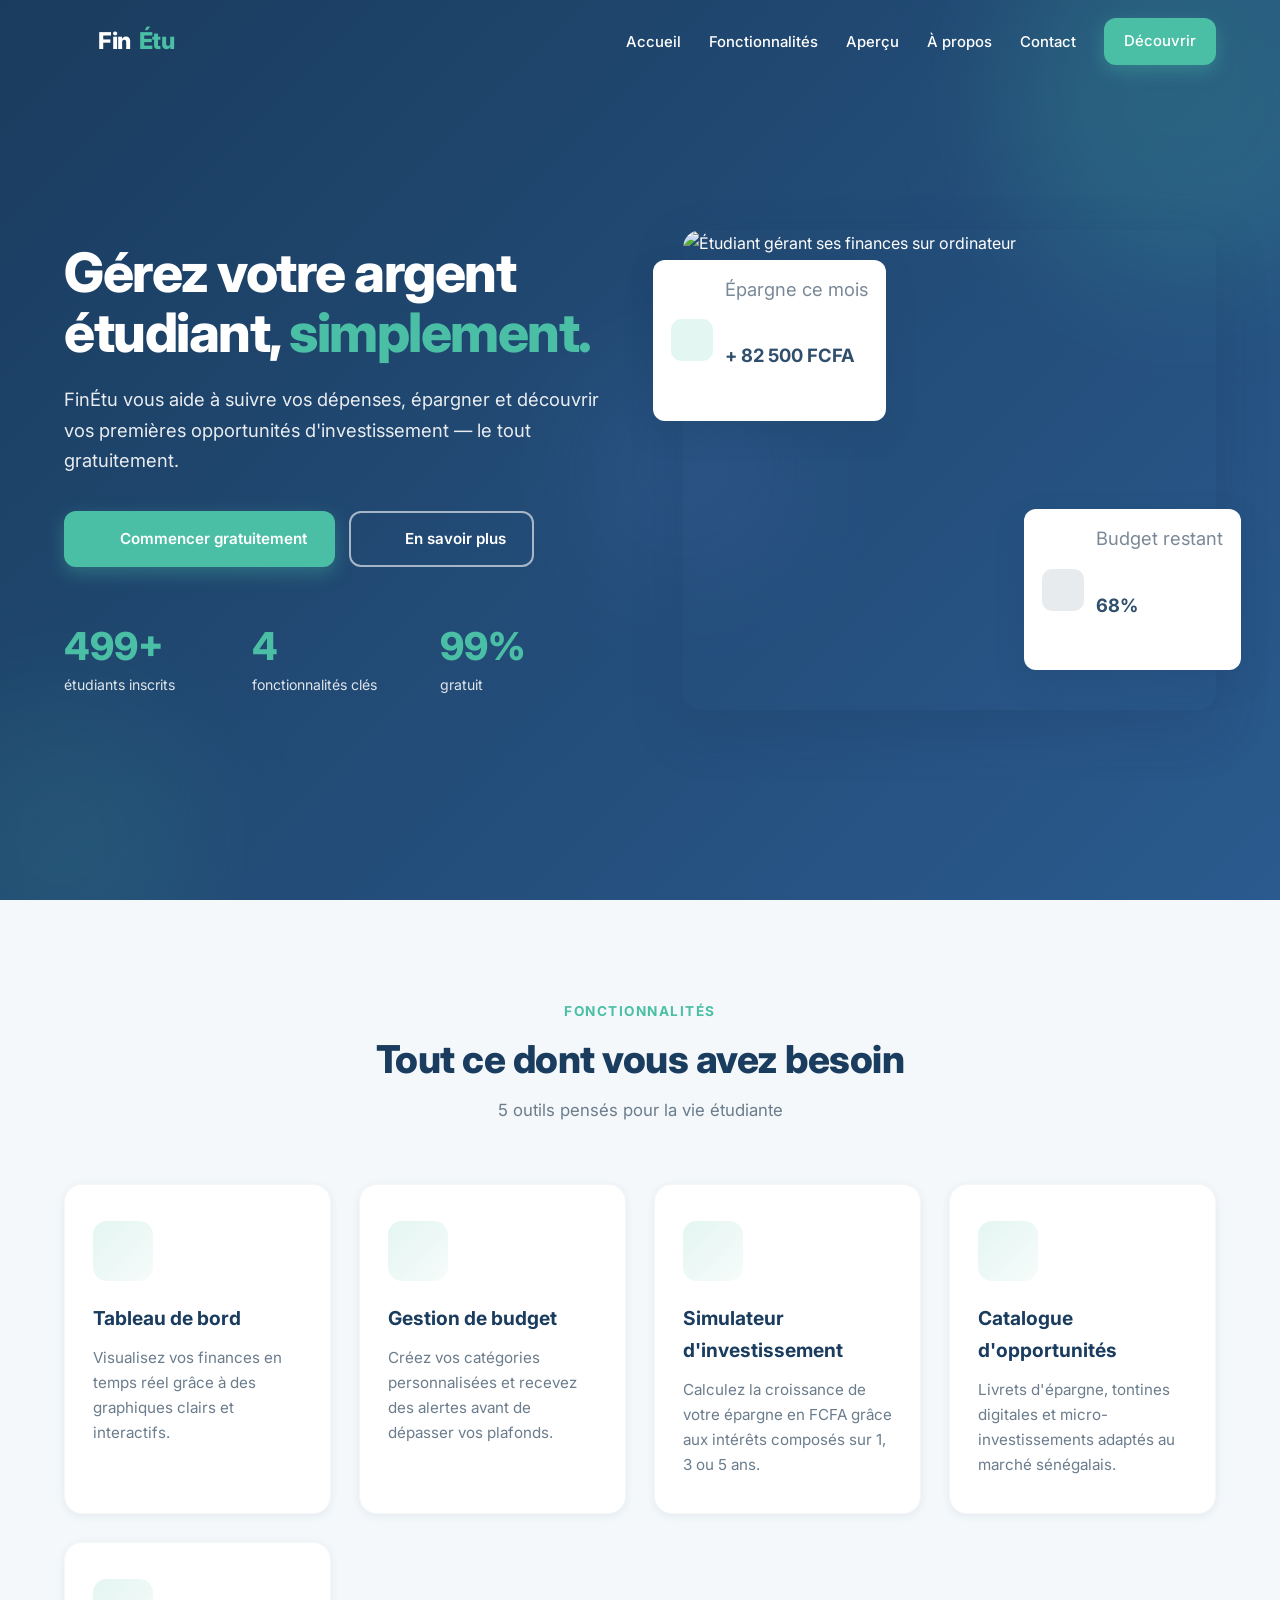
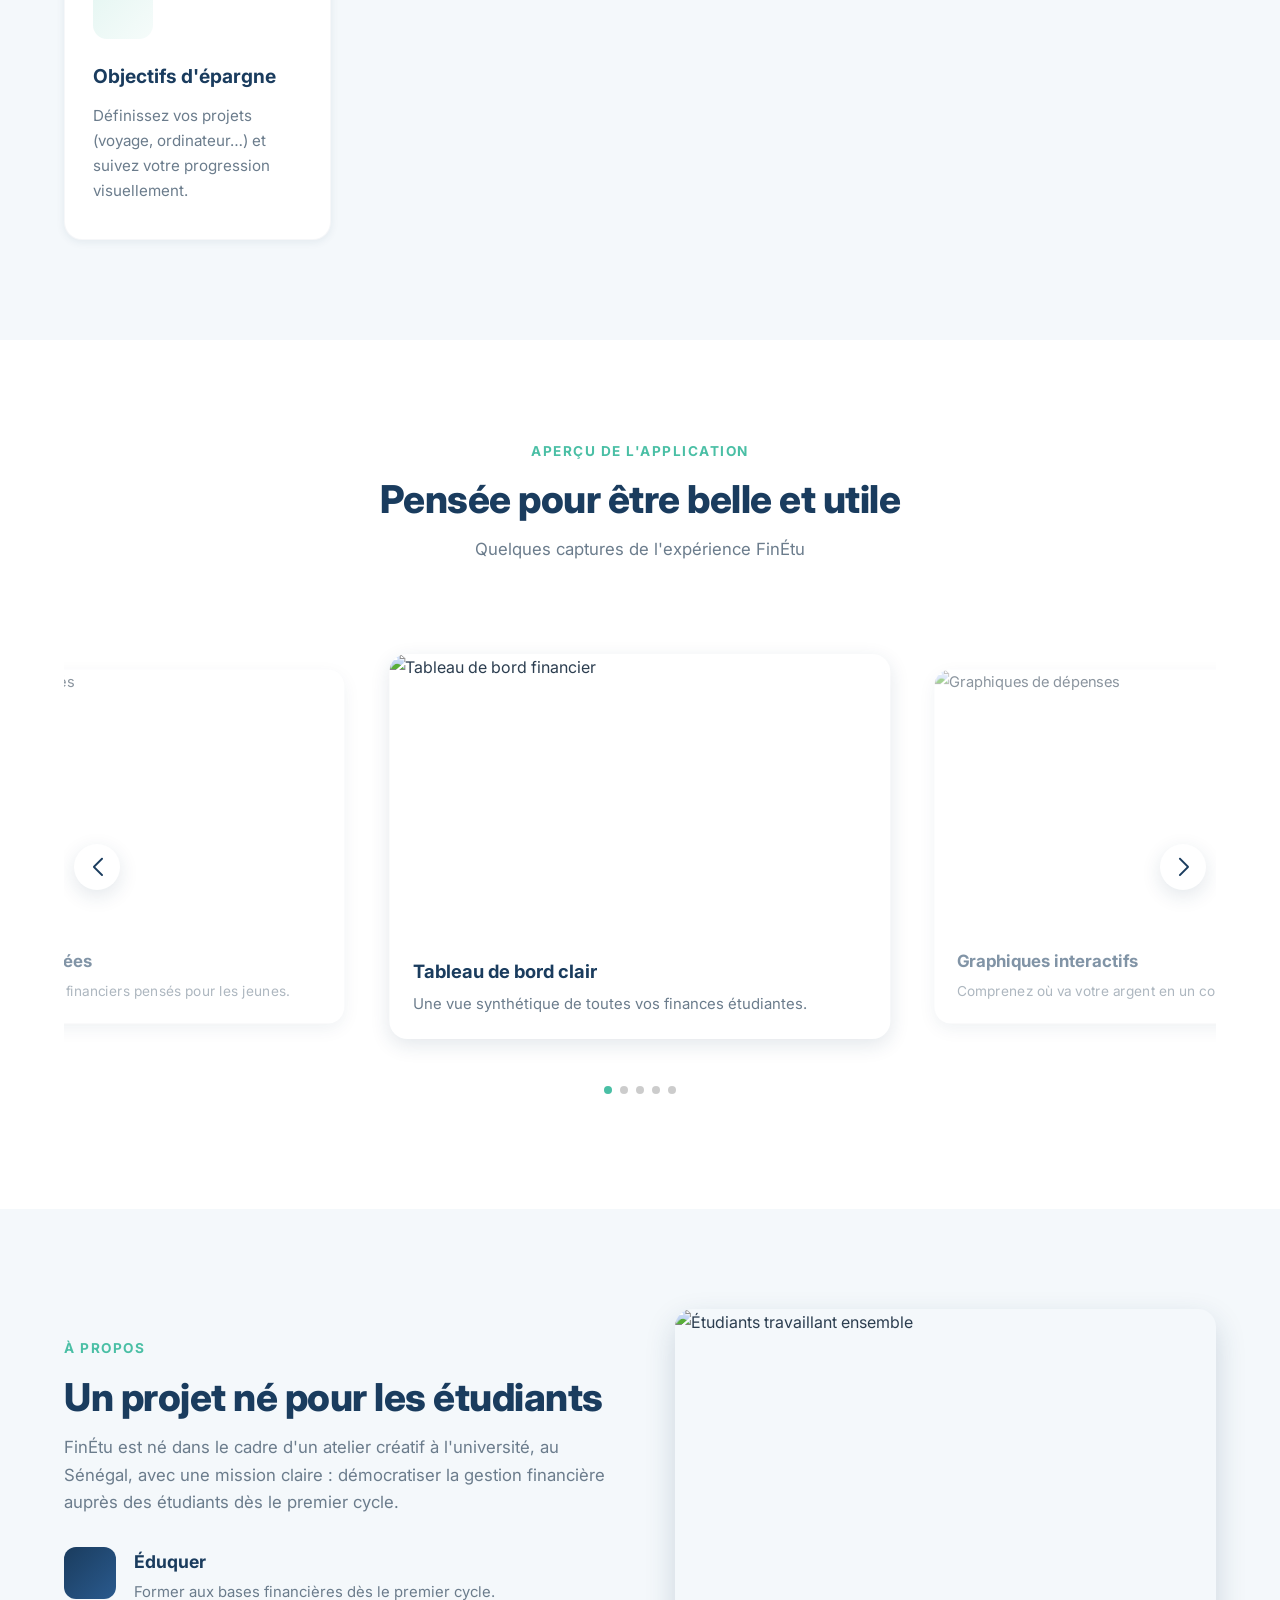
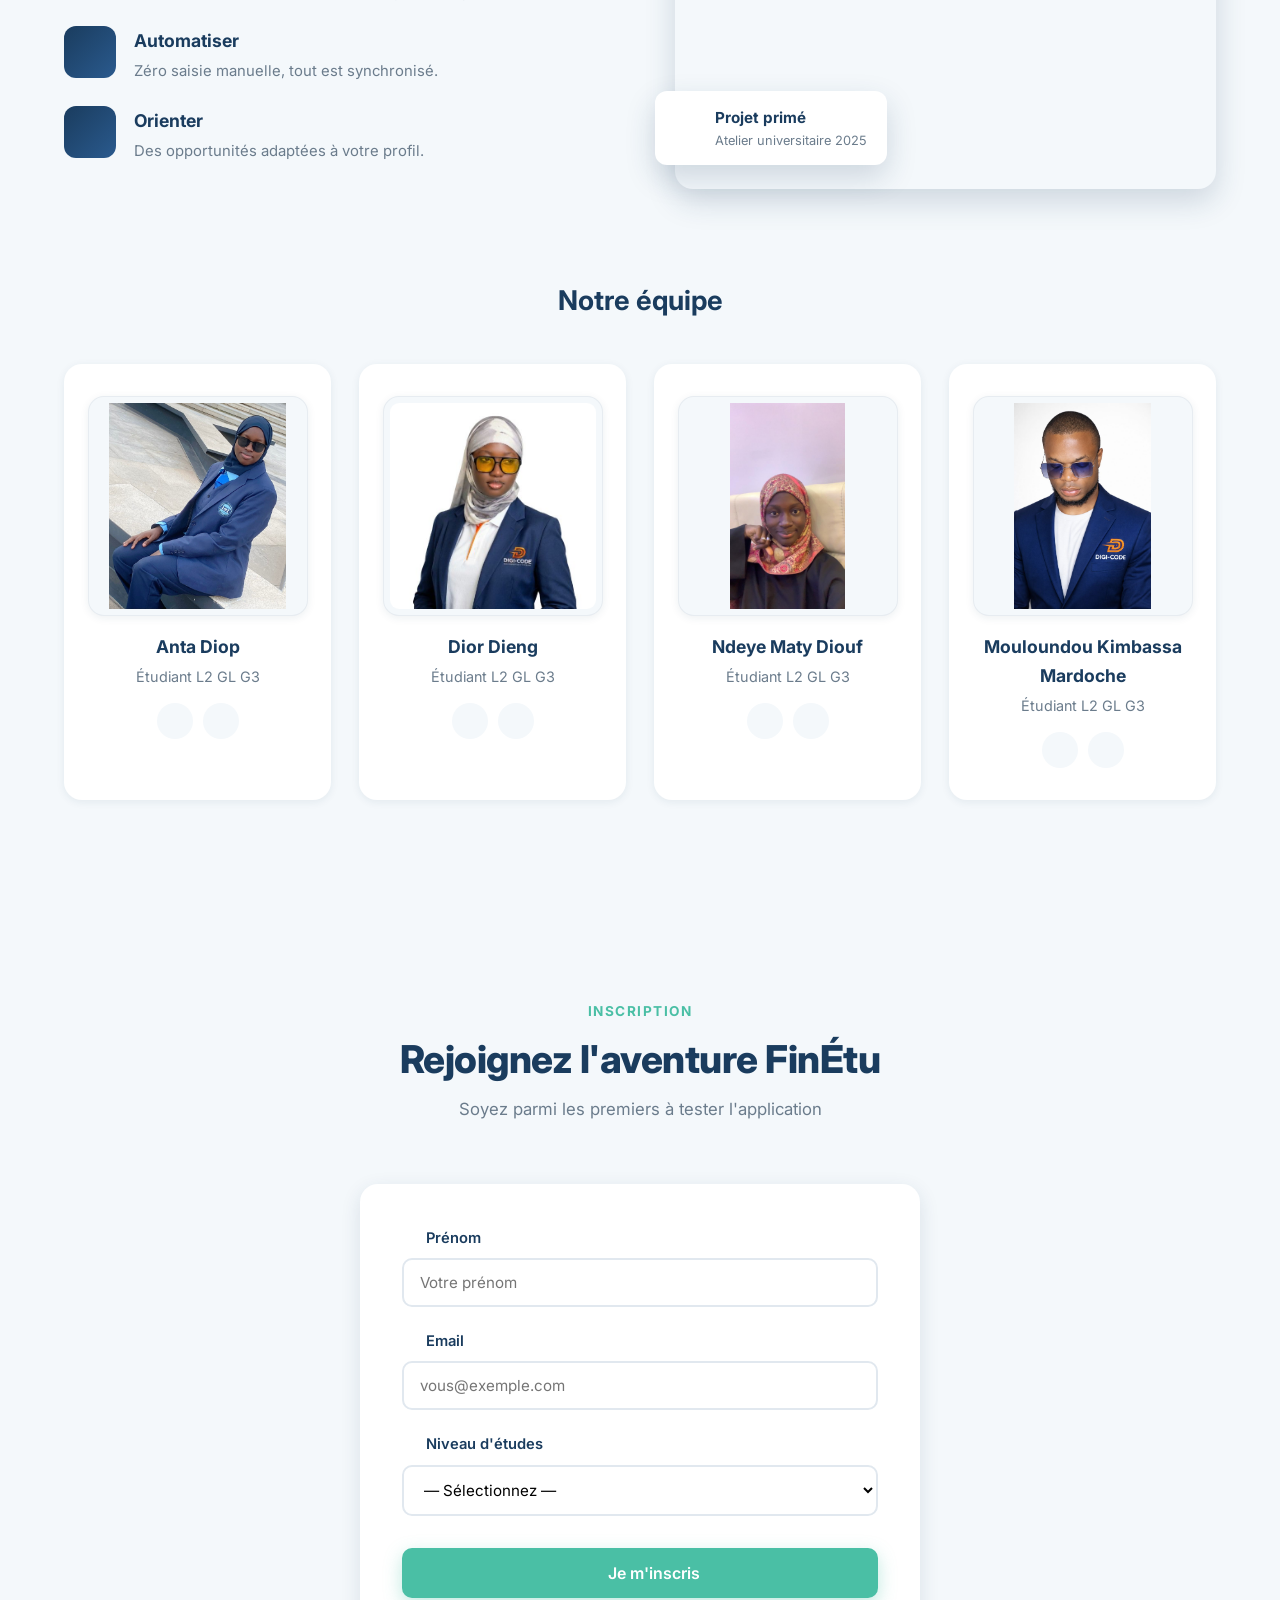
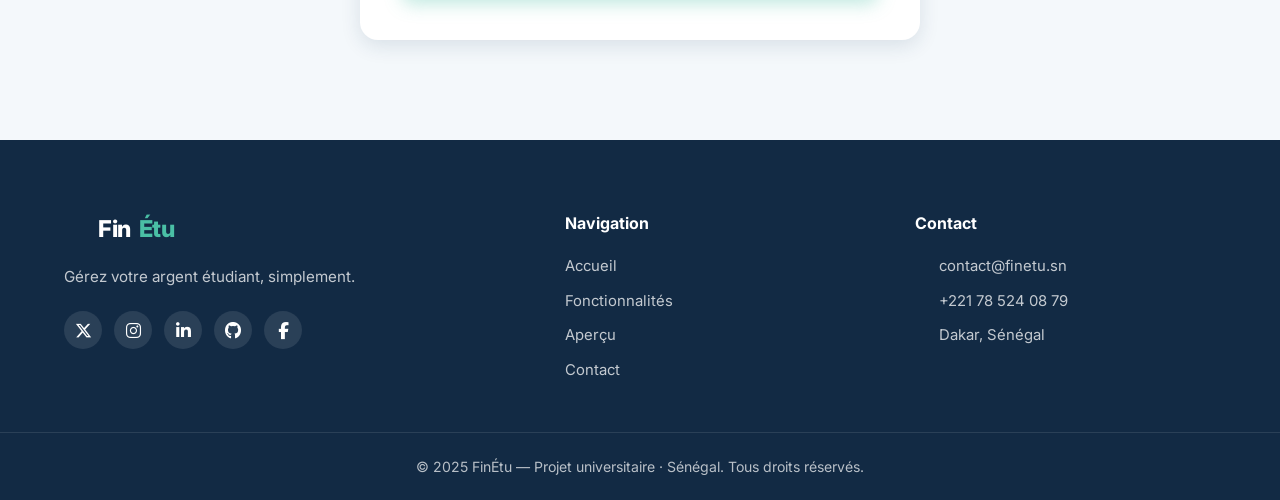
==== commit d7e00c65: "Remove AOS scroll animations completely" ====
--- a/index.html
+++ b/index.html
@@ -10,9 +10,6 @@
     <link rel="preconnect" href="https://fonts.googleapis.com" />
     <link rel="preconnect" href="https://fonts.gstatic.com" crossorigin />
     <link href="https://fonts.googleapis.com/css2?family=Inter:wght@400;500;600;700;800&display=swap" rel="stylesheet" />
-
-    <!-- AOS : animations au scroll -->
-    <link rel="stylesheet" href="https://unpkg.com/aos@2.3.4/dist/aos.css" />
 
     <!-- Swiper : carrousels -->
     <link rel="stylesheet" href="https://cdn.jsdelivr.net/npm/swiper@11/swiper-bundle.min.css" />
@@ -401,8 +398,6 @@
 
     <!-- Lucide icons -->
     <script src="https://unpkg.com/lucide@latest/dist/umd/lucide.min.js"></script>
-    <!-- AOS -->
-    <script src="https://unpkg.com/aos@2.3.4/dist/aos.js"></script>
     <!-- Swiper -->
     <script src="https://cdn.jsdelivr.net/npm/swiper@11/swiper-bundle.min.js"></script>
     <!-- Script principal -->
--- a/styles.css
+++ b/styles.css
@@ -234,7 +234,7 @@
     position: fixed;
     inset: 0;
     background: rgba(0,0,0,0.45);
-    z-index: 1040;
+    z-index: 999;
     cursor: pointer;
 }
 .nav-overlay.active { display: block; }
@@ -1047,7 +1047,6 @@
         transition: transform var(--transition);
         padding: 90px 36px 40px;
         overflow-y: auto;
-        z-index: 1050;
     }
     .nav-links.open { transform: translateX(0); }
     .nav-links a:not(.btn) {
